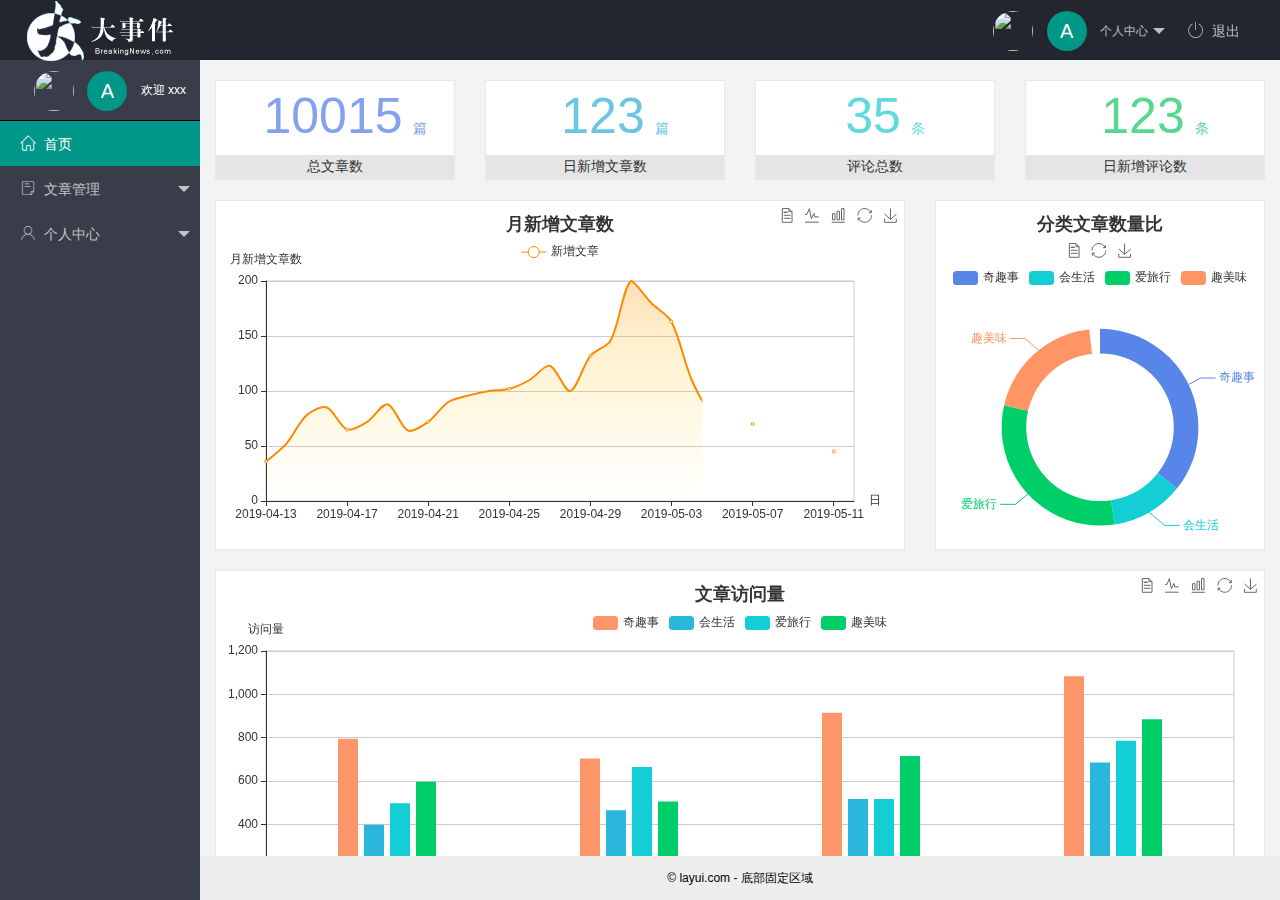
==== index.html @ ad796990 "主页功能完成" ====
<!DOCTYPE html>
<html>

<head>
    <meta charset="utf-8">
    <meta name="viewport" content="width=device-width, initial-scale=1, maximum-scale=1">
    <title>大事件后台首页</title>
    <!-- layui的css -->
    <link rel="stylesheet" href="/assets/lib/layui/css/layui.css">
    <!-- 第三方图标字体库 -->
    <link rel="stylesheet" href="/assets/fonts/iconfont.css">
    <!-- 本页面的css -->
    <link rel="stylesheet" href="/assets/css/index.css">
</head>

<body class="layui-layout-body">
    <div class="layui-layout layui-layout-admin">
        <div class="layui-header">
            <div class="layui-logo">
                <img src="/assets/images/logo.png" alt="">
            </div>
            <!-- 头部区域（可配合layui已有的水平导航） -->
            <ul class="layui-nav layui-layout-right">
                <li class="layui-nav-item">
                    <a href="javascript:;" class="userinfo">
                        <img src="http://t.cn/RCzsdCq" class="layui-nav-img">
                        <span class="text-avatar">A</span>
                        个人中心
                    </a>
                    <dl class="layui-nav-child">
                        <dd><a href="">基本资料</a></dd>
                        <dd><a href="">更换头像</a></dd>
                        <dd><a href="">重置密码</a></dd>
                    </dl>
                </li>
                <li class="layui-nav-item"><a href="javascript:;" id="btnLogout"><span
                            class="iconfont icon-tuichu"></span>退出</a></li>
            </ul>
        </div>

        <div class="layui-side layui-bg-black">
            <div class="layui-side-scroll">
                <!-- 顶部头像区域 -->
                <div class="userinfo">
                    <img src="http://t.cn/RCzsdCq" class="layui-nav-img">
                    <span class="text-avatar">A</span>
                    <span id="welcome">欢迎 xxx</span>
                </div>
                <!-- 左侧导航区域（可配合layui已有的垂直导航） -->
                <ul class="layui-nav layui-nav-tree" lay-filter="test" lay-shrink="all">
                    <li class="layui-nav-item layui-this"><a href="/home/dashboard.html" target="fm"><span
                                class="iconfont icon-home"></span>首页</a></li>
                    <li class="layui-nav-item">
                        <a class="" href="javascript:;"><span class="iconfont icon-16"></span>文章管理</a>
                        <dl class="layui-nav-child">
                            <dd><a href="javascript:;"><i class="layui-icon layui-icon-app"></i>文章类别</a></dd>
                            <dd><a href="javascript:;"><i class="layui-icon layui-icon-app"></i>文章列表</a></dd>
                            <dd><a href="javascript:;"><i class="layui-icon layui-icon-app"></i>发表文章</a></dd>
                        </dl>
                    </li>
                    <li class="layui-nav-item">
                        <a href="javascript:;"><span class="iconfont icon-user"></span>个人中心</a>
                        <dl class="layui-nav-child">
                            <dd><a href="javascript:;"><i class="layui-icon layui-icon-app"></i>基本资料</a></dd>
                            <dd><a href="javascript:;"><i class="layui-icon layui-icon-app"></i>更换头像</a></dd>
                            <dd><a href="javascript:;"><i class="layui-icon layui-icon-app"></i>重置密码</a></dd>
                        </dl>
                    </li>
                </ul>
            </div>
        </div>

        <div class="layui-body">
            <!-- 内容主体区域 -->
            <!-- src属性表示iframe默认页面 -->
            <iframe name="fm" src="/home/dashboard.html" frameborder="0"></iframe>

        </div>

        <div class="layui-footer">
            <!-- 底部固定区域 -->
            © layui.com - 底部固定区域
        </div>
    </div>
    <script src="/assets/lib/layui/layui.all.js"></script>
    <script src="/assets/lib/jquery.js"></script>
    <script src="/assets/js/baseAPI.js"></script>
    <script src="/assets/js/index.js"></script>
</body>

</html>
---- assets/lib/layui/css/layui.css ----
/** layui-v2.5.5 MIT License By https://www.layui.com */
 .layui-inline,img{display:inline-block;vertical-align:middle}h1,h2,h3,h4,h5,h6{font-weight:400}.layui-edge,.layui-header,.layui-inline,.layui-main{position:relative}.layui-body,.layui-edge,.layui-elip{overflow:hidden}.layui-btn,.layui-edge,.layui-inline,img{vertical-align:middle}.layui-btn,.layui-disabled,.layui-icon,.layui-unselect{-moz-user-select:none;-webkit-user-select:none;-ms-user-select:none}.layui-elip,.layui-form-checkbox span,.layui-form-pane .layui-form-label{text-overflow:ellipsis;white-space:nowrap}.layui-breadcrumb,.layui-tree-btnGroup{visibility:hidden}blockquote,body,button,dd,div,dl,dt,form,h1,h2,h3,h4,h5,h6,input,li,ol,p,pre,td,textarea,th,ul{margin:0;padding:0;-webkit-tap-highlight-color:rgba(0,0,0,0)}a:active,a:hover{outline:0}img{border:none}li{list-style:none}table{border-collapse:collapse;border-spacing:0}h4,h5,h6{font-size:100%}button,input,optgroup,option,select,textarea{font-family:inherit;font-size:inherit;font-style:inherit;font-weight:inherit;outline:0}pre{white-space:pre-wrap;white-space:-moz-pre-wrap;white-space:-pre-wrap;white-space:-o-pre-wrap;word-wrap:break-word}body{line-height:24px;font:14px Helvetica Neue,Helvetica,PingFang SC,Tahoma,Arial,sans-serif}hr{height:1px;margin:10px 0;border:0;clear:both}a{color:#333;text-decoration:none}a:hover{color:#777}a cite{font-style:normal;*cursor:pointer}.layui-border-box,.layui-border-box *{box-sizing:border-box}.layui-box,.layui-box *{box-sizing:content-box}.layui-clear{clear:both;*zoom:1}.layui-clear:after{content:'\20';clear:both;*zoom:1;display:block;height:0}.layui-inline{*display:inline;*zoom:1}.layui-edge{display:inline-block;width:0;height:0;border-width:6px;border-style:dashed;border-color:transparent}.layui-edge-top{top:-4px;border-bottom-color:#999;border-bottom-style:solid}.layui-edge-right{border-left-color:#999;border-left-style:solid}.layui-edge-bottom{top:2px;border-top-color:#999;border-top-style:solid}.layui-edge-left{border-right-color:#999;border-right-style:solid}.layui-disabled,.layui-disabled:hover{color:#d2d2d2!important;cursor:not-allowed!important}.layui-circle{border-radius:100%}.layui-show{display:block!important}.layui-hide{display:none!important}@font-face{font-family:layui-icon;src:url(../font/iconfont.eot?v=250);src:url(../font/iconfont.eot?v=250#iefix) format('embedded-opentype'),url(../font/iconfont.woff2?v=250) format('woff2'),url(../font/iconfont.woff?v=250) format('woff'),url(../font/iconfont.ttf?v=250) format('truetype'),url(../font/iconfont.svg?v=250#layui-icon) format('svg')}.layui-icon{font-family:layui-icon!important;font-size:16px;font-style:normal;-webkit-font-smoothing:antialiased;-moz-osx-font-smoothing:grayscale}.layui-icon-reply-fill:before{content:"\e611"}.layui-icon-set-fill:before{content:"\e614"}.layui-icon-menu-fill:before{content:"\e60f"}.layui-icon-search:before{content:"\e615"}.layui-icon-share:before{content:"\e641"}.layui-icon-set-sm:before{content:"\e620"}.layui-icon-engine:before{content:"\e628"}.layui-icon-close:before{content:"\1006"}.layui-icon-close-fill:before{content:"\1007"}.layui-icon-chart-screen:before{content:"\e629"}.layui-icon-star:before{content:"\e600"}.layui-icon-circle-dot:before{content:"\e617"}.layui-icon-chat:before{content:"\e606"}.layui-icon-release:before{content:"\e609"}.layui-icon-list:before{content:"\e60a"}.layui-icon-chart:before{content:"\e62c"}.layui-icon-ok-circle:before{content:"\1005"}.layui-icon-layim-theme:before{content:"\e61b"}.layui-icon-table:before{content:"\e62d"}.layui-icon-right:before{content:"\e602"}.layui-icon-left:before{content:"\e603"}.layui-icon-cart-simple:before{content:"\e698"}.layui-icon-face-cry:before{content:"\e69c"}.layui-icon-face-smile:before{content:"\e6af"}.layui-icon-survey:before{content:"\e6b2"}.layui-icon-tree:before{content:"\e62e"}.layui-icon-upload-circle:before{content:"\e62f"}.layui-icon-add-circle:before{content:"\e61f"}.layui-icon-download-circle:before{content:"\e601"}.layui-icon-templeate-1:before{content:"\e630"}.layui-icon-util:before{content:"\e631"}.layui-icon-face-surprised:before{content:"\e664"}.layui-icon-edit:before{content:"\e642"}.layui-icon-speaker:before{content:"\e645"}.layui-icon-down:before{content:"\e61a"}.layui-icon-file:before{content:"\e621"}.layui-icon-layouts:before{content:"\e632"}.layui-icon-rate-half:before{content:"\e6c9"}.layui-icon-add-circle-fine:before{content:"\e608"}.layui-icon-prev-circle:before{content:"\e633"}.layui-icon-read:before{content:"\e705"}.layui-icon-404:before{content:"\e61c"}.layui-icon-carousel:before{content:"\e634"}.layui-icon-help:before{content:"\e607"}.layui-icon-code-circle:before{content:"\e635"}.layui-icon-water:before{content:"\e636"}.layui-icon-username:before{content:"\e66f"}.layui-icon-find-fill:before{content:"\e670"}.layui-icon-about:before{content:"\e60b"}.layui-icon-location:before{content:"\e715"}.layui-icon-up:before{content:"\e619"}.layui-icon-pause:before{content:"\e651"}.layui-icon-date:before{content:"\e637"}.layui-icon-layim-uploadfile:before{content:"\e61d"}.layui-icon-delete:before{content:"\e640"}.layui-icon-play:before{content:"\e652"}.layui-icon-top:before{content:"\e604"}.layui-icon-friends:before{content:"\e612"}.layui-icon-refresh-3:before{content:"\e9aa"}.layui-icon-ok:before{content:"\e605"}.layui-icon-layer:before{content:"\e638"}.layui-icon-face-smile-fine:before{content:"\e60c"}.layui-icon-dollar:before{content:"\e659"}.layui-icon-group:before{content:"\e613"}.layui-icon-layim-download:before{content:"\e61e"}.layui-icon-picture-fine:before{content:"\e60d"}.layui-icon-link:before{content:"\e64c"}.layui-icon-diamond:before{content:"\e735"}.layui-icon-log:before{content:"\e60e"}.layui-icon-rate-solid:before{content:"\e67a"}.layui-icon-fonts-del:before{content:"\e64f"}.layui-icon-unlink:before{content:"\e64d"}.layui-icon-fonts-clear:before{content:"\e639"}.layui-icon-triangle-r:before{content:"\e623"}.layui-icon-circle:before{content:"\e63f"}.layui-icon-radio:before{content:"\e643"}.layui-icon-align-center:before{content:"\e647"}.layui-icon-align-right:before{content:"\e648"}.layui-icon-align-left:before{content:"\e649"}.layui-icon-loading-1:before{content:"\e63e"}.layui-icon-return:before{content:"\e65c"}.layui-icon-fonts-strong:before{content:"\e62b"}.layui-icon-upload:before{content:"\e67c"}.layui-icon-dialogue:before{content:"\e63a"}.layui-icon-video:before{content:"\e6ed"}.layui-icon-headset:before{content:"\e6fc"}.layui-icon-cellphone-fine:before{content:"\e63b"}.layui-icon-add-1:before{content:"\e654"}.layui-icon-face-smile-b:before{content:"\e650"}.layui-icon-fonts-html:before{content:"\e64b"}.layui-icon-form:before{content:"\e63c"}.layui-icon-cart:before{content:"\e657"}.layui-icon-camera-fill:before{content:"\e65d"}.layui-icon-tabs:before{content:"\e62a"}.layui-icon-fonts-code:before{content:"\e64e"}.layui-icon-fire:before{content:"\e756"}.layui-icon-set:before{content:"\e716"}.layui-icon-fonts-u:before{content:"\e646"}.layui-icon-triangle-d:before{content:"\e625"}.layui-icon-tips:before{content:"\e702"}.layui-icon-picture:before{content:"\e64a"}.layui-icon-more-vertical:before{content:"\e671"}.layui-icon-flag:before{content:"\e66c"}.layui-icon-loading:before{content:"\e63d"}.layui-icon-fonts-i:before{content:"\e644"}.layui-icon-refresh-1:before{content:"\e666"}.layui-icon-rmb:before{content:"\e65e"}.layui-icon-home:before{content:"\e68e"}.layui-icon-user:before{content:"\e770"}.layui-icon-notice:before{content:"\e667"}.layui-icon-login-weibo:before{content:"\e675"}.layui-icon-voice:before{content:"\e688"}.layui-icon-upload-drag:before{content:"\e681"}.layui-icon-login-qq:before{content:"\e676"}.layui-icon-snowflake:before{content:"\e6b1"}.layui-icon-file-b:before{content:"\e655"}.layui-icon-template:before{content:"\e663"}.layui-icon-auz:before{content:"\e672"}.layui-icon-console:before{content:"\e665"}.layui-icon-app:before{content:"\e653"}.layui-icon-prev:before{content:"\e65a"}.layui-icon-website:before{content:"\e7ae"}.layui-icon-next:before{content:"\e65b"}.layui-icon-component:before{content:"\e857"}.layui-icon-more:before{content:"\e65f"}.layui-icon-login-wechat:before{content:"\e677"}.layui-icon-shrink-right:before{content:"\e668"}.layui-icon-spread-left:before{content:"\e66b"}.layui-icon-camera:before{content:"\e660"}.layui-icon-note:before{content:"\e66e"}.layui-icon-refresh:before{content:"\e669"}.layui-icon-female:before{content:"\e661"}.layui-icon-male:before{content:"\e662"}.layui-icon-password:before{content:"\e673"}.layui-icon-senior:before{content:"\e674"}.layui-icon-theme:before{content:"\e66a"}.layui-icon-tread:before{content:"\e6c5"}.layui-icon-praise:before{content:"\e6c6"}.layui-icon-star-fill:before{content:"\e658"}.layui-icon-rate:before{content:"\e67b"}.layui-icon-template-1:before{content:"\e656"}.layui-icon-vercode:before{content:"\e679"}.layui-icon-cellphone:before{content:"\e678"}.layui-icon-screen-full:before{content:"\e622"}.layui-icon-screen-restore:before{content:"\e758"}.layui-icon-cols:before{content:"\e610"}.layui-icon-export:before{content:"\e67d"}.layui-icon-print:before{content:"\e66d"}.layui-icon-slider:before{content:"\e714"}.layui-icon-addition:before{content:"\e624"}.layui-icon-subtraction:before{content:"\e67e"}.layui-icon-service:before{content:"\e626"}.layui-icon-transfer:before{content:"\e691"}.layui-main{width:1140px;margin:0 auto}.layui-header{z-index:1000;height:60px}.layui-header a:hover{transition:all .5s;-webkit-transition:all .5s}.layui-side{position:fixed;left:0;top:0;bottom:0;z-index:999;width:200px;overflow-x:hidden}.layui-side-scroll{position:relative;width:220px;height:100%;overflow-x:hidden}.layui-body{position:absolute;left:200px;right:0;top:0;bottom:0;z-index:998;width:auto;overflow-y:auto;box-sizing:border-box}.layui-layout-body{overflow:hidden}.layui-layout-admin .layui-header{background-color:#23262E}.layui-layout-admin .layui-side{top:60px;width:200px;overflow-x:hidden}.layui-layout-admin .layui-body{position:fixed;top:60px;bottom:44px}.layui-layout-admin .layui-main{width:auto;margin:0 15px}.layui-layout-admin .layui-footer{position:fixed;left:200px;right:0;bottom:0;height:44px;line-height:44px;padding:0 15px;background-color:#eee}.layui-layout-admin .layui-logo{position:absolute;left:0;top:0;width:200px;height:100%;line-height:60px;text-align:center;color:#009688;font-size:16px}.layui-layout-admin .layui-header .layui-nav{background:0 0}.layui-layout-left{position:absolute!important;left:200px;top:0}.layui-layout-right{position:absolute!important;right:0;top:0}.layui-container{position:relative;margin:0 auto;padding:0 15px;box-sizing:border-box}.layui-fluid{position:relative;margin:0 auto;padding:0 15px}.layui-row:after,.layui-row:before{content:'';display:block;clear:both}.layui-col-lg1,.layui-col-lg10,.layui-col-lg11,.layui-col-lg12,.layui-col-lg2,.layui-col-lg3,.layui-col-lg4,.layui-col-lg5,.layui-col-lg6,.layui-col-lg7,.layui-col-lg8,.layui-col-lg9,.layui-col-md1,.layui-col-md10,.layui-col-md11,.layui-col-md12,.layui-col-md2,.layui-col-md3,.layui-col-md4,.layui-col-md5,.layui-col-md6,.layui-col-md7,.layui-col-md8,.layui-col-md9,.layui-col-sm1,.layui-col-sm10,.layui-col-sm11,.layui-col-sm12,.layui-col-sm2,.layui-col-sm3,.layui-col-sm4,.layui-col-sm5,.layui-col-sm6,.layui-col-sm7,.layui-col-sm8,.layui-col-sm9,.layui-col-xs1,.layui-col-xs10,.layui-col-xs11,.layui-col-xs12,.layui-col-xs2,.layui-col-xs3,.layui-col-xs4,.layui-col-xs5,.layui-col-xs6,.layui-col-xs7,.layui-col-xs8,.layui-col-xs9{position:relative;display:block;box-sizing:border-box}.layui-col-xs1,.layui-col-xs10,.layui-col-xs11,.layui-col-xs12,.layui-col-xs2,.layui-col-xs3,.layui-col-xs4,.layui-col-xs5,.layui-col-xs6,.layui-col-xs7,.layui-col-xs8,.layui-col-xs9{float:left}.layui-col-xs1{width:8.33333333%}.layui-col-xs2{width:16.66666667%}.layui-col-xs3{width:25%}.layui-col-xs4{width:33.33333333%}.layui-col-xs5{width:41.66666667%}.layui-col-xs6{width:50%}.layui-col-xs7{width:58.33333333%}.layui-col-xs8{width:66.66666667%}.layui-col-xs9{width:75%}.layui-col-xs10{width:83.33333333%}.layui-col-xs11{width:91.66666667%}.layui-col-xs12{width:100%}.layui-col-xs-offset1{margin-left:8.33333333%}.layui-col-xs-offset2{margin-left:16.66666667%}.layui-col-xs-offset3{margin-left:25%}.layui-col-xs-offset4{margin-left:33.33333333%}.layui-col-xs-offset5{margin-left:41.66666667%}.layui-col-xs-offset6{margin-left:50%}.layui-col-xs-offset7{margin-left:58.33333333%}.layui-col-xs-offset8{margin-left:66.66666667%}.layui-col-xs-offset9{margin-left:75%}.layui-col-xs-offset10{margin-left:83.33333333%}.layui-col-xs-offset11{margin-left:91.66666667%}.layui-col-xs-offset12{margin-left:100%}@media screen and (max-width:768px){.layui-hide-xs{display:none!important}.layui-show-xs-block{display:block!important}.layui-show-xs-inline{display:inline!important}.layui-show-xs-inline-block{display:inline-block!important}}@media screen and (min-width:768px){.layui-container{width:750px}.layui-hide-sm{display:none!important}.layui-show-sm-block{display:block!important}.layui-show-sm-inline{display:inline!important}.layui-show-sm-inline-block{display:inline-block!important}.layui-col-sm1,.layui-col-sm10,.layui-col-sm11,.layui-col-sm12,.layui-col-sm2,.layui-col-sm3,.layui-col-sm4,.layui-col-sm5,.layui-col-sm6,.layui-col-sm7,.layui-col-sm8,.layui-col-sm9{float:left}.layui-col-sm1{width:8.33333333%}.layui-col-sm2{width:16.66666667%}.layui-col-sm3{width:25%}.layui-col-sm4{width:33.33333333%}.layui-col-sm5{width:41.66666667%}.layui-col-sm6{width:50%}.layui-col-sm7{width:58.33333333%}.layui-col-sm8{width:66.66666667%}.layui-col-sm9{width:75%}.layui-col-sm10{width:83.33333333%}.layui-col-sm11{width:91.66666667%}.layui-col-sm12{width:100%}.layui-col-sm-offset1{margin-left:8.33333333%}.layui-col-sm-offset2{margin-left:16.66666667%}.layui-col-sm-offset3{margin-left:25%}.layui-col-sm-offset4{margin-left:33.33333333%}.layui-col-sm-offset5{margin-left:41.66666667%}.layui-col-sm-offset6{margin-left:50%}.layui-col-sm-offset7{margin-left:58.33333333%}.layui-col-sm-offset8{margin-left:66.66666667%}.layui-col-sm-offset9{margin-left:75%}.layui-col-sm-offset10{margin-left:83.33333333%}.layui-col-sm-offset11{margin-left:91.66666667%}.layui-col-sm-offset12{margin-left:100%}}@media screen and (min-width:992px){.layui-container{width:970px}.layui-hide-md{display:none!important}.layui-show-md-block{display:block!important}.layui-show-md-inline{display:inline!important}.layui-show-md-inline-block{display:inline-block!important}.layui-col-md1,.layui-col-md10,.layui-col-md11,.layui-col-md12,.layui-col-md2,.layui-col-md3,.layui-col-md4,.layui-col-md5,.layui-col-md6,.layui-col-md7,.layui-col-md8,.layui-col-md9{float:left}.layui-col-md1{width:8.33333333%}.layui-col-md2{width:16.66666667%}.layui-col-md3{width:25%}.layui-col-md4{width:33.33333333%}.layui-col-md5{width:41.66666667%}.layui-col-md6{width:50%}.layui-col-md7{width:58.33333333%}.layui-col-md8{width:66.66666667%}.layui-col-md9{width:75%}.layui-col-md10{width:83.33333333%}.layui-col-md11{width:91.66666667%}.layui-col-md12{width:100%}.layui-col-md-offset1{margin-left:8.33333333%}.layui-col-md-offset2{margin-left:16.66666667%}.layui-col-md-offset3{margin-left:25%}.layui-col-md-offset4{margin-left:33.33333333%}.layui-col-md-offset5{margin-left:41.66666667%}.layui-col-md-offset6{margin-left:50%}.layui-col-md-offset7{margin-left:58.33333333%}.layui-col-md-offset8{margin-left:66.66666667%}.layui-col-md-offset9{margin-left:75%}.layui-col-md-offset10{margin-left:83.33333333%}.layui-col-md-offset11{margin-left:91.66666667%}.layui-col-md-offset12{margin-left:100%}}@media screen and (min-width:1200px){.layui-container{width:1170px}.layui-hide-lg{display:none!important}.layui-show-lg-block{display:block!important}.layui-show-lg-inline{display:inline!important}.layui-show-lg-inline-block{display:inline-block!important}.layui-col-lg1,.layui-col-lg10,.layui-col-lg11,.layui-col-lg12,.layui-col-lg2,.layui-col-lg3,.layui-col-lg4,.layui-col-lg5,.layui-col-lg6,.layui-col-lg7,.layui-col-lg8,.layui-col-lg9{float:left}.layui-col-lg1{width:8.33333333%}.layui-col-lg2{width:16.66666667%}.layui-col-lg3{width:25%}.layui-col-lg4{width:33.33333333%}.layui-col-lg5{width:41.66666667%}.layui-col-lg6{width:50%}.layui-col-lg7{width:58.33333333%}.layui-col-lg8{width:66.66666667%}.layui-col-lg9{width:75%}.layui-col-lg10{width:83.33333333%}.layui-col-lg11{width:91.66666667%}.layui-col-lg12{width:100%}.layui-col-lg-offset1{margin-left:8.33333333%}.layui-col-lg-offset2{margin-left:16.66666667%}.layui-col-lg-offset3{margin-left:25%}.layui-col-lg-offset4{margin-left:33.33333333%}.layui-col-lg-offset5{margin-left:41.66666667%}.layui-col-lg-offset6{margin-left:50%}.layui-col-lg-offset7{margin-left:58.33333333%}.layui-col-lg-offset8{margin-left:66.66666667%}.layui-col-lg-offset9{margin-left:75%}.layui-col-lg-offset10{margin-left:83.33333333%}.layui-col-lg-offset11{margin-left:91.66666667%}.layui-col-lg-offset12{margin-left:100%}}.layui-col-space1{margin:-.5px}.layui-col-space1>*{padding:.5px}.layui-col-space3{margin:-1.5px}.layui-col-space3>*{padding:1.5px}.layui-col-space5{margin:-2.5px}.layui-col-space5>*{padding:2.5px}.layui-col-space8{margin:-3.5px}.layui-col-space8>*{padding:3.5px}.layui-col-space10{margin:-5px}.layui-col-space10>*{padding:5px}.layui-col-space12{margin:-6px}.layui-col-space12>*{padding:6px}.layui-col-space15{margin:-7.5px}.layui-col-space15>*{padding:7.5px}.layui-col-space18{margin:-9px}.layui-col-space18>*{padding:9px}.layui-col-space20{margin:-10px}.layui-col-space20>*{padding:10px}.layui-col-space22{margin:-11px}.layui-col-space22>*{padding:11px}.layui-col-space25{margin:-12.5px}.layui-col-space25>*{padding:12.5px}.layui-col-space30{margin:-15px}.layui-col-space30>*{padding:15px}.layui-btn,.layui-input,.layui-select,.layui-textarea,.layui-upload-button{outline:0;-webkit-appearance:none;transition:all .3s;-webkit-transition:all .3s;box-sizing:border-box}.layui-elem-quote{margin-bottom:10px;padding:15px;line-height:22px;border-left:5px solid #009688;border-radius:0 2px 2px 0;background-color:#f2f2f2}.layui-quote-nm{border-style:solid;border-width:1px 1px 1px 5px;background:0 0}.layui-elem-field{margin-bottom:10px;padding:0;border-width:1px;border-style:solid}.layui-elem-field legend{margin-left:20px;padding:0 10px;font-size:20px;font-weight:300}.layui-field-title{margin:10px 0 20px;border-width:1px 0 0}.layui-field-box{padding:10px 15px}.layui-field-title .layui-field-box{padding:10px 0}.layui-progress{position:relative;height:6px;border-radius:20px;background-color:#e2e2e2}.layui-progress-bar{position:absolute;left:0;top:0;width:0;max-width:100%;height:6px;border-radius:20px;text-align:right;background-color:#5FB878;transition:all .3s;-webkit-transition:all .3s}.layui-progress-big,.layui-progress-big .layui-progress-bar{height:18px;line-height:18px}.layui-progress-text{position:relative;top:-20px;line-height:18px;font-size:12px;color:#666}.layui-progress-big .layui-progress-text{position:static;padding:0 10px;color:#fff}.layui-collapse{border-width:1px;border-style:solid;border-radius:2px}.layui-colla-content,.layui-colla-item{border-top-width:1px;border-top-style:solid}.layui-colla-item:first-child{border-top:none}.layui-colla-title{position:relative;height:42px;line-height:42px;padding:0 15px 0 35px;color:#333;background-color:#f2f2f2;cursor:pointer;font-size:14px;overflow:hidden}.layui-colla-content{display:none;padding:10px 15px;line-height:22px;color:#666}.layui-colla-icon{position:absolute;left:15px;top:0;font-size:14px}.layui-card{margin-bottom:15px;border-radius:2px;background-color:#fff;box-shadow:0 1px 2px 0 rgba(0,0,0,.05)}.layui-card:last-child{margin-bottom:0}.layui-card-header{position:relative;height:42px;line-height:42px;padding:0 15px;border-bottom:1px solid #f6f6f6;color:#333;border-radius:2px 2px 0 0;font-size:14px}.layui-bg-black,.layui-bg-blue,.layui-bg-cyan,.layui-bg-green,.layui-bg-orange,.layui-bg-red{color:#fff!important}.layui-card-body{position:relative;padding:10px 15px;line-height:24px}.layui-card-body[pad15]{padding:15px}.layui-card-body[pad20]{padding:20px}.layui-card-body .layui-table{margin:5px 0}.layui-card .layui-tab{margin:0}.layui-panel-window{position:relative;padding:15px;border-radius:0;border-top:5px solid #E6E6E6;background-color:#fff}.layui-auxiliar-moving{position:fixed;left:0;right:0;top:0;bottom:0;width:100%;height:100%;background:0 0;z-index:9999999999}.layui-form-label,.layui-form-mid,.layui-form-select,.layui-input-block,.layui-input-inline,.layui-textarea{position:relative}.layui-bg-red{background-color:#FF5722!important}.layui-bg-orange{background-color:#FFB800!important}.layui-bg-green{background-color:#009688!important}.layui-bg-cyan{background-color:#2F4056!important}.layui-bg-blue{background-color:#1E9FFF!important}.layui-bg-black{background-color:#393D49!important}.layui-bg-gray{background-color:#eee!important;color:#666!important}.layui-badge-rim,.layui-colla-content,.layui-colla-item,.layui-collapse,.layui-elem-field,.layui-form-pane .layui-form-item[pane],.layui-form-pane .layui-form-label,.layui-input,.layui-layedit,.layui-layedit-tool,.layui-quote-nm,.layui-select,.layui-tab-bar,.layui-tab-card,.layui-tab-title,.layui-tab-title .layui-this:after,.layui-textarea{border-color:#e6e6e6}.layui-timeline-item:before,hr{background-color:#e6e6e6}.layui-text{line-height:22px;font-size:14px;color:#666}.layui-text h1,.layui-text h2,.layui-text h3{font-weight:500;color:#333}.layui-text h1{font-size:30px}.layui-text h2{font-size:24px}.layui-text h3{font-size:18px}.layui-text a:not(.layui-btn){color:#01AAED}.layui-text a:not(.layui-btn):hover{text-decoration:underline}.layui-text ul{padding:5px 0 5px 15px}.layui-text ul li{margin-top:5px;list-style-type:disc}.layui-text em,.layui-word-aux{color:#999!important;padding:0 5px!important}.layui-btn{display:inline-block;height:38px;line-height:38px;padding:0 18px;background-color:#009688;color:#fff;white-space:nowrap;text-align:center;font-size:14px;border:none;border-radius:2px;cursor:pointer}.layui-btn:hover{opacity:.8;filter:alpha(opacity=80);color:#fff}.layui-btn:active{opacity:1;filter:alpha(opacity=100)}.layui-btn+.layui-btn{margin-left:10px}.layui-btn-container{font-size:0}.layui-btn-container .layui-btn{margin-right:10px;margin-bottom:10px}.layui-btn-container .layui-btn+.layui-btn{margin-left:0}.layui-table .layui-btn-container .layui-btn{margin-bottom:9px}.layui-btn-radius{border-radius:100px}.layui-btn .layui-icon{margin-right:3px;font-size:18px;vertical-align:bottom;vertical-align:middle\9}.layui-btn-primary{border:1px solid #C9C9C9;background-color:#fff;color:#555}.layui-btn-primary:hover{border-color:#009688;color:#333}.layui-btn-normal{background-color:#1E9FFF}.layui-btn-warm{background-color:#FFB800}.layui-btn-danger{background-color:#FF5722}.layui-btn-checked{background-color:#5FB878}.layui-btn-disabled,.layui-btn-disabled:active,.layui-btn-disabled:hover{border:1px solid #e6e6e6;background-color:#FBFBFB;color:#C9C9C9;cursor:not-allowed;opacity:1}.layui-btn-lg{height:44px;line-height:44px;padding:0 25px;font-size:16px}.layui-btn-sm{height:30px;line-height:30px;padding:0 10px;font-size:12px}.layui-btn-sm i{font-size:16px!important}.layui-btn-xs{height:22px;line-height:22px;padding:0 5px;font-size:12px}.layui-btn-xs i{font-size:14px!important}.layui-btn-group{display:inline-block;vertical-align:middle;font-size:0}.layui-btn-group .layui-btn{margin-left:0!important;margin-right:0!important;border-left:1px solid rgba(255,255,255,.5);border-radius:0}.layui-btn-group .layui-btn-primary{border-left:none}.layui-btn-group .layui-btn-primary:hover{border-color:#C9C9C9;color:#009688}.layui-btn-group .layui-btn:first-child{border-left:none;border-radius:2px 0 0 2px}.layui-btn-group .layui-btn-primary:first-child{border-left:1px solid #c9c9c9}.layui-btn-group .layui-btn:last-child{border-radius:0 2px 2px 0}.layui-btn-group .layui-btn+.layui-btn{margin-left:0}.layui-btn-group+.layui-btn-group{margin-left:10px}.layui-btn-fluid{width:100%}.layui-input,.layui-select,.layui-textarea{height:38px;line-height:1.3;line-height:38px\9;border-width:1px;border-style:solid;background-color:#fff;border-radius:2px}.layui-input::-webkit-input-placeholder,.layui-select::-webkit-input-placeholder,.layui-textarea::-webkit-input-placeholder{line-height:1.3}.layui-input,.layui-textarea{display:block;width:100%;padding-left:10px}.layui-input:hover,.layui-textarea:hover{border-color:#D2D2D2!important}.layui-input:focus,.layui-textarea:focus{border-color:#C9C9C9!important}.layui-textarea{min-height:100px;height:auto;line-height:20px;padding:6px 10px;resize:vertical}.layui-select{padding:0 10px}.layui-form input[type=checkbox],.layui-form input[type=radio],.layui-form select{display:none}.layui-form [lay-ignore]{display:initial}.layui-form-item{margin-bottom:15px;clear:both;*zoom:1}.layui-form-item:after{content:'\20';clear:both;*zoom:1;display:block;height:0}.layui-form-label{float:left;display:block;padding:9px 15px;width:80px;font-weight:400;line-height:20px;text-align:right}.layui-form-label-col{display:block;float:none;padding:9px 0;line-height:20px;text-align:left}.layui-form-item .layui-inline{margin-bottom:5px;margin-right:10px}.layui-input-block{margin-left:110px;min-height:36px}.layui-input-inline{display:inline-block;vertical-align:middle}.layui-form-item .layui-input-inline{float:left;width:190px;margin-right:10px}.layui-form-text .layui-input-inline{width:auto}.layui-form-mid{float:left;display:block;padding:9px 0!important;line-height:20px;margin-right:10px}.layui-form-danger+.layui-form-select .layui-input,.layui-form-danger:focus{border-color:#FF5722!important}.layui-form-select .layui-input{padding-right:30px;cursor:pointer}.layui-form-select .layui-edge{position:absolute;right:10px;top:50%;margin-top:-3px;cursor:pointer;border-width:6px;border-top-color:#c2c2c2;border-top-style:solid;transition:all .3s;-webkit-transition:all .3s}.layui-form-select dl{display:none;position:absolute;left:0;top:42px;padding:5px 0;z-index:899;min-width:100%;border:1px solid #d2d2d2;max-height:300px;overflow-y:auto;background-color:#fff;border-radius:2px;box-shadow:0 2px 4px rgba(0,0,0,.12);box-sizing:border-box}.layui-form-select dl dd,.layui-form-select dl dt{padding:0 10px;line-height:36px;white-space:nowrap;overflow:hidden;text-overflow:ellipsis}.layui-form-select dl dt{font-size:12px;color:#999}.layui-form-select dl dd{cursor:pointer}.layui-form-select dl dd:hover{background-color:#f2f2f2;-webkit-transition:.5s all;transition:.5s all}.layui-form-select .layui-select-group dd{padding-left:20px}.layui-form-select dl dd.layui-select-tips{padding-left:10px!important;color:#999}.layui-form-select dl dd.layui-this{background-color:#5FB878;color:#fff}.layui-form-checkbox,.layui-form-select dl dd.layui-disabled{background-color:#fff}.layui-form-selected dl{display:block}.layui-form-checkbox,.layui-form-checkbox *,.layui-form-switch{display:inline-block;vertical-align:middle}.layui-form-selected .layui-edge{margin-top:-9px;-webkit-transform:rotate(180deg);transform:rotate(180deg);margin-top:-3px\9}:root .layui-form-selected .layui-edge{margin-top:-9px\0/IE9}.layui-form-selectup dl{top:auto;bottom:42px}.layui-select-none{margin:5px 0;text-align:center;color:#999}.layui-select-disabled .layui-disabled{border-color:#eee!important}.layui-select-disabled .layui-edge{border-top-color:#d2d2d2}.layui-form-checkbox{position:relative;height:30px;line-height:30px;margin-right:10px;padding-right:30px;cursor:pointer;font-size:0;-webkit-transition:.1s linear;transition:.1s linear;box-sizing:border-box}.layui-form-checkbox span{padding:0 10px;height:100%;font-size:14px;border-radius:2px 0 0 2px;background-color:#d2d2d2;color:#fff;overflow:hidden}.layui-form-checkbox:hover span{background-color:#c2c2c2}.layui-form-checkbox i{position:absolute;right:0;top:0;width:30px;height:28px;border:1px solid #d2d2d2;border-left:none;border-radius:0 2px 2px 0;color:#fff;font-size:20px;text-align:center}.layui-form-checkbox:hover i{border-color:#c2c2c2;color:#c2c2c2}.layui-form-checked,.layui-form-checked:hover{border-color:#5FB878}.layui-form-checked span,.layui-form-checked:hover span{background-color:#5FB878}.layui-form-checked i,.layui-form-checked:hover i{color:#5FB878}.layui-form-item .layui-form-checkbox{margin-top:4px}.layui-form-checkbox[lay-skin=primary]{height:auto!important;line-height:normal!important;min-width:18px;min-height:18px;border:none!important;margin-right:0;padding-left:28px;padding-right:0;background:0 0}.layui-form-checkbox[lay-skin=primary] span{padding-left:0;padding-right:15px;line-height:18px;background:0 0;color:#666}.layui-form-checkbox[lay-skin=primary] i{right:auto;left:0;width:16px;height:16px;line-height:16px;border:1px solid #d2d2d2;font-size:12px;border-radius:2px;background-color:#fff;-webkit-transition:.1s linear;transition:.1s linear}.layui-form-checkbox[lay-skin=primary]:hover i{border-color:#5FB878;color:#fff}.layui-form-checked[lay-skin=primary] i{border-color:#5FB878!important;background-color:#5FB878;color:#fff}.layui-checkbox-disbaled[lay-skin=primary] span{background:0 0!important;color:#c2c2c2}.layui-checkbox-disbaled[lay-skin=primary]:hover i{border-color:#d2d2d2}.layui-form-item .layui-form-checkbox[lay-skin=primary]{margin-top:10px}.layui-form-switch{position:relative;height:22px;line-height:22px;min-width:35px;padding:0 5px;margin-top:8px;border:1px solid #d2d2d2;border-radius:20px;cursor:pointer;background-color:#fff;-webkit-transition:.1s linear;transition:.1s linear}.layui-form-switch i{position:absolute;left:5px;top:3px;width:16px;height:16px;border-radius:20px;background-color:#d2d2d2;-webkit-transition:.1s linear;transition:.1s linear}.layui-form-switch em{position:relative;top:0;width:25px;margin-left:21px;padding:0!important;text-align:center!important;color:#999!important;font-style:normal!important;font-size:12px}.layui-form-onswitch{border-color:#5FB878;background-color:#5FB878}.layui-checkbox-disbaled,.layui-checkbox-disbaled i{border-color:#e2e2e2!important}.layui-form-onswitch i{left:100%;margin-left:-21px;background-color:#fff}.layui-form-onswitch em{margin-left:5px;margin-right:21px;color:#fff!important}.layui-checkbox-disbaled span{background-color:#e2e2e2!important}.layui-checkbox-disbaled:hover i{color:#fff!important}[lay-radio]{display:none}.layui-form-radio,.layui-form-radio *{display:inline-block;vertical-align:middle}.layui-form-radio{line-height:28px;margin:6px 10px 0 0;padding-right:10px;cursor:pointer;font-size:0}.layui-form-radio *{font-size:14px}.layui-form-radio>i{margin-right:8px;font-size:22px;color:#c2c2c2}.layui-form-radio>i:hover,.layui-form-radioed>i{color:#5FB878}.layui-radio-disbaled>i{color:#e2e2e2!important}.layui-form-pane .layui-form-label{width:110px;padding:8px 15px;height:38px;line-height:20px;border-width:1px;border-style:solid;border-radius:2px 0 0 2px;text-align:center;background-color:#FBFBFB;overflow:hidden;box-sizing:border-box}.layui-form-pane .layui-input-inline{margin-left:-1px}.layui-form-pane .layui-input-block{margin-left:110px;left:-1px}.layui-form-pane .layui-input{border-radius:0 2px 2px 0}.layui-form-pane .layui-form-text .layui-form-label{float:none;width:100%;border-radius:2px;box-sizing:border-box;text-align:left}.layui-form-pane .layui-form-text .layui-input-inline{display:block;margin:0;top:-1px;clear:both}.layui-form-pane .layui-form-text .layui-input-block{margin:0;left:0;top:-1px}.layui-form-pane .layui-form-text .layui-textarea{min-height:100px;border-radius:0 0 2px 2px}.layui-form-pane .layui-form-checkbox{margin:4px 0 4px 10px}.layui-form-pane .layui-form-radio,.layui-form-pane .layui-form-switch{margin-top:6px;margin-left:10px}.layui-form-pane .layui-form-item[pane]{position:relative;border-width:1px;border-style:solid}.layui-form-pane .layui-form-item[pane] .layui-form-label{position:absolute;left:0;top:0;height:100%;border-width:0 1px 0 0}.layui-form-pane .layui-form-item[pane] .layui-input-inline{margin-left:110px}@media screen and (max-width:450px){.layui-form-item .layui-form-label{text-overflow:ellipsis;overflow:hidden;white-space:nowrap}.layui-form-item .layui-inline{display:block;margin-right:0;margin-bottom:20px;clear:both}.layui-form-item .layui-inline:after{content:'\20';clear:both;display:block;height:0}.layui-form-item .layui-input-inline{display:block;float:none;left:-3px;width:auto;margin:0 0 10px 112px}.layui-form-item .layui-input-inline+.layui-form-mid{margin-left:110px;top:-5px;padding:0}.layui-form-item .layui-form-checkbox{margin-right:5px;margin-bottom:5px}}.layui-layedit{border-width:1px;border-style:solid;border-radius:2px}.layui-layedit-tool{padding:3px 5px;border-bottom-width:1px;border-bottom-style:solid;font-size:0}.layedit-tool-fixed{position:fixed;top:0;border-top:1px solid #e2e2e2}.layui-layedit-tool .layedit-tool-mid,.layui-layedit-tool .layui-icon{display:inline-block;vertical-align:middle;text-align:center;font-size:14px}.layui-layedit-tool .layui-icon{position:relative;width:32px;height:30px;line-height:30px;margin:3px 5px;color:#777;cursor:pointer;border-radius:2px}.layui-layedit-tool .layui-icon:hover{color:#393D49}.layui-layedit-tool .layui-icon:active{color:#000}.layui-layedit-tool .layedit-tool-active{background-color:#e2e2e2;color:#000}.layui-layedit-tool .layui-disabled,.layui-layedit-tool .layui-disabled:hover{color:#d2d2d2;cursor:not-allowed}.layui-layedit-tool .layedit-tool-mid{width:1px;height:18px;margin:0 10px;background-color:#d2d2d2}.layedit-tool-html{width:50px!important;font-size:30px!important}.layedit-tool-b,.layedit-tool-code,.layedit-tool-help{font-size:16px!important}.layedit-tool-d,.layedit-tool-face,.layedit-tool-image,.layedit-tool-unlink{font-size:18px!important}.layedit-tool-image input{position:absolute;font-size:0;left:0;top:0;width:100%;height:100%;opacity:.01;filter:Alpha(opacity=1);cursor:pointer}.layui-layedit-iframe iframe{display:block;width:100%}#LAY_layedit_code{overflow:hidden}.layui-laypage{display:inline-block;*display:inline;*zoom:1;vertical-align:middle;margin:10px 0;font-size:0}.layui-laypage>a:first-child,.layui-laypage>a:first-child em{border-radius:2px 0 0 2px}.layui-laypage>a:last-child,.layui-laypage>a:last-child em{border-radius:0 2px 2px 0}.layui-laypage>:first-child{margin-left:0!important}.layui-laypage>:last-child{margin-right:0!important}.layui-laypage a,.layui-laypage button,.layui-laypage input,.layui-laypage select,.layui-laypage span{border:1px solid #e2e2e2}.layui-laypage a,.layui-laypage span{display:inline-block;*display:inline;*zoom:1;vertical-align:middle;padding:0 15px;height:28px;line-height:28px;margin:0 -1px 5px 0;background-color:#fff;color:#333;font-size:12px}.layui-flow-more a *,.layui-laypage input,.layui-table-view select[lay-ignore]{display:inline-block}.layui-laypage a:hover{color:#009688}.layui-laypage em{font-style:normal}.layui-laypage .layui-laypage-spr{color:#999;font-weight:700}.layui-laypage a{text-decoration:none}.layui-laypage .layui-laypage-curr{position:relative}.layui-laypage .layui-laypage-curr em{position:relative;color:#fff}.layui-laypage .layui-laypage-curr .layui-laypage-em{position:absolute;left:-1px;top:-1px;padding:1px;width:100%;height:100%;background-color:#009688}.layui-laypage-em{border-radius:2px}.layui-laypage-next em,.layui-laypage-prev em{font-family:Sim sun;font-size:16px}.layui-laypage .layui-laypage-count,.layui-laypage .layui-laypage-limits,.layui-laypage .layui-laypage-refresh,.layui-laypage .layui-laypage-skip{margin-left:10px;margin-right:10px;padding:0;border:none}.layui-laypage .layui-laypage-limits,.layui-laypage .layui-laypage-refresh{vertical-align:top}.layui-laypage .layui-laypage-refresh i{font-size:18px;cursor:pointer}.layui-laypage select{height:22px;padding:3px;border-radius:2px;cursor:pointer}.layui-laypage .layui-laypage-skip{height:30px;line-height:30px;color:#999}.layui-laypage button,.layui-laypage input{height:30px;line-height:30px;border-radius:2px;vertical-align:top;background-color:#fff;box-sizing:border-box}.layui-laypage input{width:40px;margin:0 10px;padding:0 3px;text-align:center}.layui-laypage input:focus,.layui-laypage select:focus{border-color:#009688!important}.layui-laypage button{margin-left:10px;padding:0 10px;cursor:pointer}.layui-table,.layui-table-view{margin:10px 0}.layui-flow-more{margin:10px 0;text-align:center;color:#999;font-size:14px}.layui-flow-more a{height:32px;line-height:32px}.layui-flow-more a *{vertical-align:top}.layui-flow-more a cite{padding:0 20px;border-radius:3px;background-color:#eee;color:#333;font-style:normal}.layui-flow-more a cite:hover{opacity:.8}.layui-flow-more a i{font-size:30px;color:#737383}.layui-table{width:100%;background-color:#fff;color:#666}.layui-table tr{transition:all .3s;-webkit-transition:all .3s}.layui-table th{text-align:left;font-weight:400}.layui-table tbody tr:hover,.layui-table thead tr,.layui-table-click,.layui-table-header,.layui-table-hover,.layui-table-mend,.layui-table-patch,.layui-table-tool,.layui-table-total,.layui-table-total tr,.layui-table[lay-even] tr:nth-child(even){background-color:#f2f2f2}.layui-table td,.layui-table th,.layui-table-col-set,.layui-table-fixed-r,.layui-table-grid-down,.layui-table-header,.layui-table-page,.layui-table-tips-main,.layui-table-tool,.layui-table-total,.layui-table-view,.layui-table[lay-skin=line],.layui-table[lay-skin=row]{border-width:1px;border-style:solid;border-color:#e6e6e6}.layui-table td,.layui-table th{position:relative;padding:9px 15px;min-height:20px;line-height:20px;font-size:14px}.layui-table[lay-skin=line] td,.layui-table[lay-skin=line] th{border-width:0 0 1px}.layui-table[lay-skin=row] td,.layui-table[lay-skin=row] th{border-width:0 1px 0 0}.layui-table[lay-skin=nob] td,.layui-table[lay-skin=nob] th{border:none}.layui-table img{max-width:100px}.layui-table[lay-size=lg] td,.layui-table[lay-size=lg] th{padding:15px 30px}.layui-table-view .layui-table[lay-size=lg] .layui-table-cell{height:40px;line-height:40px}.layui-table[lay-size=sm] td,.layui-table[lay-size=sm] th{font-size:12px;padding:5px 10px}.layui-table-view .layui-table[lay-size=sm] .layui-table-cell{height:20px;line-height:20px}.layui-table[lay-data]{display:none}.layui-table-box{position:relative;overflow:hidden}.layui-table-view .layui-table{position:relative;width:auto;margin:0}.layui-table-view .layui-table[lay-skin=line]{border-width:0 1px 0 0}.layui-table-view .layui-table[lay-skin=row]{border-width:0 0 1px}.layui-table-view .layui-table td,.layui-table-view .layui-table th{padding:5px 0;border-top:none;border-left:none}.layui-table-view .layui-table th.layui-unselect .layui-table-cell span{cursor:pointer}.layui-table-view .layui-table td{cursor:default}.layui-table-view .layui-table td[data-edit=text]{cursor:text}.layui-table-view .layui-form-checkbox[lay-skin=primary] i{width:18px;height:18px}.layui-table-view .layui-form-radio{line-height:0;padding:0}.layui-table-view .layui-form-radio>i{margin:0;font-size:20px}.layui-table-init{position:absolute;left:0;top:0;width:100%;height:100%;text-align:center;z-index:110}.layui-table-init .layui-icon{position:absolute;left:50%;top:50%;margin:-15px 0 0 -15px;font-size:30px;color:#c2c2c2}.layui-table-header{border-width:0 0 1px;overflow:hidden}.layui-table-header .layui-table{margin-bottom:-1px}.layui-table-tool .layui-inline[lay-event]{position:relative;width:26px;height:26px;padding:5px;line-height:16px;margin-right:10px;text-align:center;color:#333;border:1px solid #ccc;cursor:pointer;-webkit-transition:.5s all;transition:.5s all}.layui-table-tool .layui-inline[lay-event]:hover{border:1px solid #999}.layui-table-tool-temp{padding-right:120px}.layui-table-tool-self{position:absolute;right:17px;top:10px}.layui-table-tool .layui-table-tool-self .layui-inline[lay-event]{margin:0 0 0 10px}.layui-table-tool-panel{position:absolute;top:29px;left:-1px;padding:5px 0;min-width:150px;min-height:40px;border:1px solid #d2d2d2;text-align:left;overflow-y:auto;background-color:#fff;box-shadow:0 2px 4px rgba(0,0,0,.12)}.layui-table-cell,.layui-table-tool-panel li{overflow:hidden;text-overflow:ellipsis;white-space:nowrap}.layui-table-tool-panel li{padding:0 10px;line-height:30px;-webkit-transition:.5s all;transition:.5s all}.layui-table-tool-panel li .layui-form-checkbox[lay-skin=primary]{width:100%;padding-left:28px}.layui-table-tool-panel li:hover{background-color:#f2f2f2}.layui-table-tool-panel li .layui-form-checkbox[lay-skin=primary] i{position:absolute;left:0;top:0}.layui-table-tool-panel li .layui-form-checkbox[lay-skin=primary] span{padding:0}.layui-table-tool .layui-table-tool-self .layui-table-tool-panel{left:auto;right:-1px}.layui-table-col-set{position:absolute;right:0;top:0;width:20px;height:100%;border-width:0 0 0 1px;background-color:#fff}.layui-table-sort{width:10px;height:20px;margin-left:5px;cursor:pointer!important}.layui-table-sort .layui-edge{position:absolute;left:5px;border-width:5px}.layui-table-sort .layui-table-sort-asc{top:3px;border-top:none;border-bottom-style:solid;border-bottom-color:#b2b2b2}.layui-table-sort .layui-table-sort-asc:hover{border-bottom-color:#666}.layui-table-sort .layui-table-sort-desc{bottom:5px;border-bottom:none;border-top-style:solid;border-top-color:#b2b2b2}.layui-table-sort .layui-table-sort-desc:hover{border-top-color:#666}.layui-table-sort[lay-sort=asc] .layui-table-sort-asc{border-bottom-color:#000}.layui-table-sort[lay-sort=desc] .layui-table-sort-desc{border-top-color:#000}.layui-table-cell{height:28px;line-height:28px;padding:0 15px;position:relative;box-sizing:border-box}.layui-table-cell .layui-form-checkbox[lay-skin=primary]{top:-1px;padding:0}.layui-table-cell .layui-table-link{color:#01AAED}.laytable-cell-checkbox,.laytable-cell-numbers,.laytable-cell-radio,.laytable-cell-space{padding:0;text-align:center}.layui-table-body{position:relative;overflow:auto;margin-right:-1px;margin-bottom:-1px}.layui-table-body .layui-none{line-height:26px;padding:15px;text-align:center;color:#999}.layui-table-fixed{position:absolute;left:0;top:0;z-index:101}.layui-table-fixed .layui-table-body{overflow:hidden}.layui-table-fixed-l{box-shadow:0 -1px 8px rgba(0,0,0,.08)}.layui-table-fixed-r{left:auto;right:-1px;border-width:0 0 0 1px;box-shadow:-1px 0 8px rgba(0,0,0,.08)}.layui-table-fixed-r .layui-table-header{position:relative;overflow:visible}.layui-table-mend{position:absolute;right:-49px;top:0;height:100%;width:50px}.layui-table-tool{position:relative;z-index:890;width:100%;min-height:50px;line-height:30px;padding:10px 15px;border-width:0 0 1px}.layui-table-tool .layui-btn-container{margin-bottom:-10px}.layui-table-page,.layui-table-total{border-width:1px 0 0;margin-bottom:-1px;overflow:hidden}.layui-table-page{position:relative;width:100%;padding:7px 7px 0;height:41px;font-size:12px;white-space:nowrap}.layui-table-page>div{height:26px}.layui-table-page .layui-laypage{margin:0}.layui-table-page .layui-laypage a,.layui-table-page .layui-laypage span{height:26px;line-height:26px;margin-bottom:10px;border:none;background:0 0}.layui-table-page .layui-laypage a,.layui-table-page .layui-laypage span.layui-laypage-curr{padding:0 12px}.layui-table-page .layui-laypage span{margin-left:0;padding:0}.layui-table-page .layui-laypage .layui-laypage-prev{margin-left:-7px!important}.layui-table-page .layui-laypage .layui-laypage-curr .layui-laypage-em{left:0;top:0;padding:0}.layui-table-page .layui-laypage button,.layui-table-page .layui-laypage input{height:26px;line-height:26px}.layui-table-page .layui-laypage input{width:40px}.layui-table-page .layui-laypage button{padding:0 10px}.layui-table-page select{height:18px}.layui-table-patch .layui-table-cell{padding:0;width:30px}.layui-table-edit{position:absolute;left:0;top:0;width:100%;height:100%;padding:0 14px 1px;border-radius:0;box-shadow:1px 1px 20px rgba(0,0,0,.15)}.layui-table-edit:focus{border-color:#5FB878!important}select.layui-table-edit{padding:0 0 0 10px;border-color:#C9C9C9}.layui-table-view .layui-form-checkbox,.layui-table-view .layui-form-radio,.layui-table-view .layui-form-switch{top:0;margin:0;box-sizing:content-box}.layui-table-view .layui-form-checkbox{top:-1px;height:26px;line-height:26px}.layui-table-view .layui-form-checkbox i{height:26px}.layui-table-grid .layui-table-cell{overflow:visible}.layui-table-grid-down{position:absolute;top:0;right:0;width:26px;height:100%;padding:5px 0;border-width:0 0 0 1px;text-align:center;background-color:#fff;color:#999;cursor:pointer}.layui-table-grid-down .layui-icon{position:absolute;top:50%;left:50%;margin:-8px 0 0 -8px}.layui-table-grid-down:hover{background-color:#fbfbfb}body .layui-table-tips .layui-layer-content{background:0 0;padding:0;box-shadow:0 1px 6px rgba(0,0,0,.12)}.layui-table-tips-main{margin:-44px 0 0 -1px;max-height:150px;padding:8px 15px;font-size:14px;overflow-y:scroll;background-color:#fff;color:#666}.layui-table-tips-c{position:absolute;right:-3px;top:-13px;width:20px;height:20px;padding:3px;cursor:pointer;background-color:#666;border-radius:50%;color:#fff}.layui-table-tips-c:hover{background-color:#777}.layui-table-tips-c:before{position:relative;right:-2px}.layui-upload-file{display:none!important;opacity:.01;filter:Alpha(opacity=1)}.layui-upload-drag,.layui-upload-form,.layui-upload-wrap{display:inline-block}.layui-upload-list{margin:10px 0}.layui-upload-choose{padding:0 10px;color:#999}.layui-upload-drag{position:relative;padding:30px;border:1px dashed #e2e2e2;background-color:#fff;text-align:center;cursor:pointer;color:#999}.layui-upload-drag .layui-icon{font-size:50px;color:#009688}.layui-upload-drag[lay-over]{border-color:#009688}.layui-upload-iframe{position:absolute;width:0;height:0;border:0;visibility:hidden}.layui-upload-wrap{position:relative;vertical-align:middle}.layui-upload-wrap .layui-upload-file{display:block!important;position:absolute;left:0;top:0;z-index:10;font-size:100px;width:100%;height:100%;opacity:.01;filter:Alpha(opacity=1);cursor:pointer}.layui-transfer-active,.layui-transfer-box{display:inline-block;vertical-align:middle}.layui-transfer-box,.layui-transfer-header,.layui-transfer-search{border-width:0;border-style:solid;border-color:#e6e6e6}.layui-transfer-box{position:relative;border-width:1px;width:200px;height:360px;border-radius:2px;background-color:#fff}.layui-transfer-box .layui-form-checkbox{width:100%;margin:0!important}.layui-transfer-header{height:38px;line-height:38px;padding:0 10px;border-bottom-width:1px}.layui-transfer-search{position:relative;padding:10px;border-bottom-width:1px}.layui-transfer-search .layui-input{height:32px;padding-left:30px;font-size:12px}.layui-transfer-search .layui-icon-search{position:absolute;left:20px;top:50%;margin-top:-8px;color:#666}.layui-transfer-active{margin:0 15px}.layui-transfer-active .layui-btn{display:block;margin:0;padding:0 15px;background-color:#5FB878;border-color:#5FB878;color:#fff}.layui-transfer-active .layui-btn-disabled{background-color:#FBFBFB;border-color:#e6e6e6;color:#C9C9C9}.layui-transfer-active .layui-btn:first-child{margin-bottom:15px}.layui-transfer-active .layui-btn .layui-icon{margin:0;font-size:14px!important}.layui-transfer-data{padding:5px 0;overflow:auto}.layui-transfer-data li{height:32px;line-height:32px;padding:0 10px}.layui-transfer-data li:hover{background-color:#f2f2f2;transition:.5s all}.layui-transfer-data .layui-none{padding:15px 10px;text-align:center;color:#999}.layui-nav{position:relative;padding:0 20px;background-color:#393D49;color:#fff;border-radius:2px;font-size:0;box-sizing:border-box}.layui-nav *{font-size:14px}.layui-nav .layui-nav-item{position:relative;display:inline-block;*display:inline;*zoom:1;vertical-align:middle;line-height:60px}.layui-nav .layui-nav-item a{display:block;padding:0 20px;color:#fff;color:rgba(255,255,255,.7);transition:all .3s;-webkit-transition:all .3s}.layui-nav .layui-this:after,.layui-nav-bar,.layui-nav-tree .layui-nav-itemed:after{position:absolute;left:0;top:0;width:0;height:5px;background-color:#5FB878;transition:all .2s;-webkit-transition:all .2s}.layui-nav-bar{z-index:1000}.layui-nav .layui-nav-item a:hover,.layui-nav .layui-this a{color:#fff}.layui-nav .layui-this:after{content:'';top:auto;bottom:0;width:100%}.layui-nav-img{width:30px;height:30px;margin-right:10px;border-radius:50%}.layui-nav .layui-nav-more{content:'';width:0;height:0;border-style:solid dashed dashed;border-color:#fff transparent transparent;overflow:hidden;cursor:pointer;transition:all .2s;-webkit-transition:all .2s;position:absolute;top:50%;right:3px;margin-top:-3px;border-width:6px;border-top-color:rgba(255,255,255,.7)}.layui-nav .layui-nav-mored,.layui-nav-itemed>a .layui-nav-more{margin-top:-9px;border-style:dashed dashed solid;border-color:transparent transparent #fff}.layui-nav-child{display:none;position:absolute;left:0;top:65px;min-width:100%;line-height:36px;padding:5px 0;box-shadow:0 2px 4px rgba(0,0,0,.12);border:1px solid #d2d2d2;background-color:#fff;z-index:100;border-radius:2px;white-space:nowrap}.layui-nav .layui-nav-child a{color:#333}.layui-nav .layui-nav-child a:hover{background-color:#f2f2f2;color:#000}.layui-nav-child dd{position:relative}.layui-nav .layui-nav-child dd.layui-this a,.layui-nav-child dd.layui-this{background-color:#5FB878;color:#fff}.layui-nav-child dd.layui-this:after{display:none}.layui-nav-tree{width:200px;padding:0}.layui-nav-tree .layui-nav-item{display:block;width:100%;line-height:45px}.layui-nav-tree .layui-nav-item a{position:relative;height:45px;line-height:45px;text-overflow:ellipsis;overflow:hidden;white-space:nowrap}.layui-nav-tree .layui-nav-item a:hover{background-color:#4E5465}.layui-nav-tree .layui-nav-bar{width:5px;height:0;background-color:#009688}.layui-nav-tree .layui-nav-child dd.layui-this,.layui-nav-tree .layui-nav-child dd.layui-this a,.layui-nav-tree .layui-this,.layui-nav-tree .layui-this>a,.layui-nav-tree .layui-this>a:hover{background-color:#009688;color:#fff}.layui-nav-tree .layui-this:after{display:none}.layui-nav-itemed>a,.layui-nav-tree .layui-nav-title a,.layui-nav-tree .layui-nav-title a:hover{color:#fff!important}.layui-nav-tree .layui-nav-child{position:relative;z-index:0;top:0;border:none;box-shadow:none}.layui-nav-tree .layui-nav-child a{height:40px;line-height:40px;color:#fff;color:rgba(255,255,255,.7)}.layui-nav-tree .layui-nav-child,.layui-nav-tree .layui-nav-child a:hover{background:0 0;color:#fff}.layui-nav-tree .layui-nav-more{right:10px}.layui-nav-itemed>.layui-nav-child{display:block;padding:0;background-color:rgba(0,0,0,.3)!important}.layui-nav-itemed>.layui-nav-child>.layui-this>.layui-nav-child{display:block}.layui-nav-side{position:fixed;top:0;bottom:0;left:0;overflow-x:hidden;z-index:999}.layui-bg-blue .layui-nav-bar,.layui-bg-blue .layui-nav-itemed:after,.layui-bg-blue .layui-this:after{background-color:#93D1FF}.layui-bg-blue .layui-nav-child dd.layui-this{background-color:#1E9FFF}.layui-bg-blue .layui-nav-itemed>a,.layui-nav-tree.layui-bg-blue .layui-nav-title a,.layui-nav-tree.layui-bg-blue .layui-nav-title a:hover{background-color:#007DDB!important}.layui-breadcrumb{font-size:0}.layui-breadcrumb>*{font-size:14px}.layui-breadcrumb a{color:#999!important}.layui-breadcrumb a:hover{color:#5FB878!important}.layui-breadcrumb a cite{color:#666;font-style:normal}.layui-breadcrumb span[lay-separator]{margin:0 10px;color:#999}.layui-tab{margin:10px 0;text-align:left!important}.layui-tab[overflow]>.layui-tab-title{overflow:hidden}.layui-tab-title{position:relative;left:0;height:40px;white-space:nowrap;font-size:0;border-bottom-width:1px;border-bottom-style:solid;transition:all .2s;-webkit-transition:all .2s}.layui-tab-title li{display:inline-block;*display:inline;*zoom:1;vertical-align:middle;font-size:14px;transition:all .2s;-webkit-transition:all .2s;position:relative;line-height:40px;min-width:65px;padding:0 15px;text-align:center;cursor:pointer}.layui-tab-title li a{display:block}.layui-tab-title .layui-this{color:#000}.layui-tab-title .layui-this:after{position:absolute;left:0;top:0;content:'';width:100%;height:41px;border-width:1px;border-style:solid;border-bottom-color:#fff;border-radius:2px 2px 0 0;box-sizing:border-box;pointer-events:none}.layui-tab-bar{position:absolute;right:0;top:0;z-index:10;width:30px;height:39px;line-height:39px;border-width:1px;border-style:solid;border-radius:2px;text-align:center;background-color:#fff;cursor:pointer}.layui-tab-bar .layui-icon{position:relative;display:inline-block;top:3px;transition:all .3s;-webkit-transition:all .3s}.layui-tab-item{display:none}.layui-tab-more{padding-right:30px;height:auto!important;white-space:normal!important}.layui-tab-more li.layui-this:after{border-bottom-color:#e2e2e2;border-radius:2px}.layui-tab-more .layui-tab-bar .layui-icon{top:-2px;top:3px\9;-webkit-transform:rotate(180deg);transform:rotate(180deg)}:root .layui-tab-more .layui-tab-bar .layui-icon{top:-2px\0/IE9}.layui-tab-content{padding:10px}.layui-tab-title li .layui-tab-close{position:relative;display:inline-block;width:18px;height:18px;line-height:20px;margin-left:8px;top:1px;text-align:center;font-size:14px;color:#c2c2c2;transition:all .2s;-webkit-transition:all .2s}.layui-tab-title li .layui-tab-close:hover{border-radius:2px;background-color:#FF5722;color:#fff}.layui-tab-brief>.layui-tab-title .layui-this{color:#009688}.layui-tab-brief>.layui-tab-more li.layui-this:after,.layui-tab-brief>.layui-tab-title .layui-this:after{border:none;border-radius:0;border-bottom:2px solid #5FB878}.layui-tab-brief[overflow]>.layui-tab-title .layui-this:after{top:-1px}.layui-tab-card{border-width:1px;border-style:solid;border-radius:2px;box-shadow:0 2px 5px 0 rgba(0,0,0,.1)}.layui-tab-card>.layui-tab-title{background-color:#f2f2f2}.layui-tab-card>.layui-tab-title li{margin-right:-1px;margin-left:-1px}.layui-tab-card>.layui-tab-title .layui-this{background-color:#fff}.layui-tab-card>.layui-tab-title .layui-this:after{border-top:none;border-width:1px;border-bottom-color:#fff}.layui-tab-card>.layui-tab-title .layui-tab-bar{height:40px;line-height:40px;border-radius:0;border-top:none;border-right:none}.layui-tab-card>.layui-tab-more .layui-this{background:0 0;color:#5FB878}.layui-tab-card>.layui-tab-more .layui-this:after{border:none}.layui-timeline{padding-left:5px}.layui-timeline-item{position:relative;padding-bottom:20px}.layui-timeline-axis{position:absolute;left:-5px;top:0;z-index:10;width:20px;height:20px;line-height:20px;background-color:#fff;color:#5FB878;border-radius:50%;text-align:center;cursor:pointer}.layui-timeline-axis:hover{color:#FF5722}.layui-timeline-item:before{content:'';position:absolute;left:5px;top:0;z-index:0;width:1px;height:100%}.layui-timeline-item:last-child:before{display:none}.layui-timeline-item:first-child:before{display:block}.layui-timeline-content{padding-left:25px}.layui-timeline-title{position:relative;margin-bottom:10px}.layui-badge,.layui-badge-dot,.layui-badge-rim{position:relative;display:inline-block;padding:0 6px;font-size:12px;text-align:center;background-color:#FF5722;color:#fff;border-radius:2px}.layui-badge{height:18px;line-height:18px}.layui-badge-dot{width:8px;height:8px;padding:0;border-radius:50%}.layui-badge-rim{height:18px;line-height:18px;border-width:1px;border-style:solid;background-color:#fff;color:#666}.layui-btn .layui-badge,.layui-btn .layui-badge-dot{margin-left:5px}.layui-nav .layui-badge,.layui-nav .layui-badge-dot{position:absolute;top:50%;margin:-8px 6px 0}.layui-tab-title .layui-badge,.layui-tab-title .layui-badge-dot{left:5px;top:-2px}.layui-carousel{position:relative;left:0;top:0;background-color:#f8f8f8}.layui-carousel>[carousel-item]{position:relative;width:100%;height:100%;overflow:hidden}.layui-carousel>[carousel-item]:before{position:absolute;content:'\e63d';left:50%;top:50%;width:100px;line-height:20px;margin:-10px 0 0 -50px;text-align:center;color:#c2c2c2;font-family:layui-icon!important;font-size:30px;font-style:normal;-webkit-font-smoothing:antialiased;-moz-osx-font-smoothing:grayscale}.layui-carousel>[carousel-item]>*{display:none;position:absolute;left:0;top:0;width:100%;height:100%;background-color:#f8f8f8;transition-duration:.3s;-webkit-transition-duration:.3s}.layui-carousel-updown>*{-webkit-transition:.3s ease-in-out up;transition:.3s ease-in-out up}.layui-carousel-arrow{display:none\9;opacity:0;position:absolute;left:10px;top:50%;margin-top:-18px;width:36px;height:36px;line-height:36px;text-align:center;font-size:20px;border:0;border-radius:50%;background-color:rgba(0,0,0,.2);color:#fff;-webkit-transition-duration:.3s;transition-duration:.3s;cursor:pointer}.layui-carousel-arrow[lay-type=add]{left:auto!important;right:10px}.layui-carousel:hover .layui-carousel-arrow[lay-type=add],.layui-carousel[lay-arrow=always] .layui-carousel-arrow[lay-type=add]{right:20px}.layui-carousel[lay-arrow=always] .layui-carousel-arrow{opacity:1;left:20px}.layui-carousel[lay-arrow=none] .layui-carousel-arrow{display:none}.layui-carousel-arrow:hover,.layui-carousel-ind ul:hover{background-color:rgba(0,0,0,.35)}.layui-carousel:hover .layui-carousel-arrow{display:block\9;opacity:1;left:20px}.layui-carousel-ind{position:relative;top:-35px;width:100%;line-height:0!important;text-align:center;font-size:0}.layui-carousel[lay-indicator=outside]{margin-bottom:30px}.layui-carousel[lay-indicator=outside] .layui-carousel-ind{top:10px}.layui-carousel[lay-indicator=outside] .layui-carousel-ind ul{background-color:rgba(0,0,0,.5)}.layui-carousel[lay-indicator=none] .layui-carousel-ind{display:none}.layui-carousel-ind ul{display:inline-block;padding:5px;background-color:rgba(0,0,0,.2);border-radius:10px;-webkit-transition-duration:.3s;transition-duration:.3s}.layui-carousel-ind li{display:inline-block;width:10px;height:10px;margin:0 3px;font-size:14px;background-color:#e2e2e2;background-color:rgba(255,255,255,.5);border-radius:50%;cursor:pointer;-webkit-transition-duration:.3s;transition-duration:.3s}.layui-carousel-ind li:hover{background-color:rgba(255,255,255,.7)}.layui-carousel-ind li.layui-this{background-color:#fff}.layui-carousel>[carousel-item]>.layui-carousel-next,.layui-carousel>[carousel-item]>.layui-carousel-prev,.layui-carousel>[carousel-item]>.layui-this{display:block}.layui-carousel>[carousel-item]>.layui-this{left:0}.layui-carousel>[carousel-item]>.layui-carousel-prev{left:-100%}.layui-carousel>[carousel-item]>.layui-carousel-next{left:100%}.layui-carousel>[carousel-item]>.layui-carousel-next.layui-carousel-left,.layui-carousel>[carousel-item]>.layui-carousel-prev.layui-carousel-right{left:0}.layui-carousel>[carousel-item]>.layui-this.layui-carousel-left{left:-100%}.layui-carousel>[carousel-item]>.layui-this.layui-carousel-right{left:100%}.layui-carousel[lay-anim=updown] .layui-carousel-arrow{left:50%!important;top:20px;margin:0 0 0 -18px}.layui-carousel[lay-anim=updown]>[carousel-item]>*,.layui-carousel[lay-anim=fade]>[carousel-item]>*{left:0!important}.layui-carousel[lay-anim=updown] .layui-carousel-arrow[lay-type=add]{top:auto!important;bottom:20px}.layui-carousel[lay-anim=updown] .layui-carousel-ind{position:absolute;top:50%;right:20px;width:auto;height:auto}.layui-carousel[lay-anim=updown] .layui-carousel-ind ul{padding:3px 5px}.layui-carousel[lay-anim=updown] .layui-carousel-ind li{display:block;margin:6px 0}.layui-carousel[lay-anim=updown]>[carousel-item]>.layui-this{top:0}.layui-carousel[lay-anim=updown]>[carousel-item]>.layui-carousel-prev{top:-100%}.layui-carousel[lay-anim=updown]>[carousel-item]>.layui-carousel-next{top:100%}.layui-carousel[lay-anim=updown]>[carousel-item]>.layui-carousel-next.layui-carousel-left,.layui-carousel[lay-anim=updown]>[carousel-item]>.layui-carousel-prev.layui-carousel-right{top:0}.layui-carousel[lay-anim=updown]>[carousel-item]>.layui-this.layui-carousel-left{top:-100%}.layui-carousel[lay-anim=updown]>[carousel-item]>.layui-this.layui-carousel-right{top:100%}.layui-carousel[lay-anim=fade]>[carousel-item]>.layui-carousel-next,.layui-carousel[lay-anim=fade]>[carousel-item]>.layui-carousel-prev{opacity:0}.layui-carousel[lay-anim=fade]>[carousel-item]>.layui-carousel-next.layui-carousel-left,.layui-carousel[lay-anim=fade]>[carousel-item]>.layui-carousel-prev.layui-carousel-right{opacity:1}.layui-carousel[lay-anim=fade]>[carousel-item]>.layui-this.layui-carousel-left,.layui-carousel[lay-anim=fade]>[carousel-item]>.layui-this.layui-carousel-right{opacity:0}.layui-fixbar{position:fixed;right:15px;bottom:15px;z-index:999999}.layui-fixbar li{width:50px;height:50px;line-height:50px;margin-bottom:1px;text-align:center;cursor:pointer;font-size:30px;background-color:#9F9F9F;color:#fff;border-radius:2px;opacity:.95}.layui-fixbar li:hover{opacity:.85}.layui-fixbar li:active{opacity:1}.layui-fixbar .layui-fixbar-top{display:none;font-size:40px}body .layui-util-face{border:none;background:0 0}body .layui-util-face .layui-layer-content{padding:0;background-color:#fff;color:#666;box-shadow:none}.layui-util-face .layui-layer-TipsG{display:none}.layui-util-face ul{position:relative;width:372px;padding:10px;border:1px solid #D9D9D9;background-color:#fff;box-shadow:0 0 20px rgba(0,0,0,.2)}.layui-util-face ul li{cursor:pointer;float:left;border:1px solid #e8e8e8;height:22px;width:26px;overflow:hidden;margin:-1px 0 0 -1px;padding:4px 2px;text-align:center}.layui-util-face ul li:hover{position:relative;z-index:2;border:1px solid #eb7350;background:#fff9ec}.layui-code{position:relative;margin:10px 0;padding:15px;line-height:20px;border:1px solid #ddd;border-left-width:6px;background-color:#F2F2F2;color:#333;font-family:Courier New;font-size:12px}.layui-rate,.layui-rate *{display:inline-block;vertical-align:middle}.layui-rate{padding:10px 5px 10px 0;font-size:0}.layui-rate li i.layui-icon{font-size:20px;color:#FFB800;margin-right:5px;transition:all .3s;-webkit-transition:all .3s}.layui-rate li i:hover{cursor:pointer;transform:scale(1.12);-webkit-transform:scale(1.12)}.layui-rate[readonly] li i:hover{cursor:default;transform:scale(1)}.layui-colorpicker{width:26px;height:26px;border:1px solid #e6e6e6;padding:5px;border-radius:2px;line-height:24px;display:inline-block;cursor:pointer;transition:all .3s;-webkit-transition:all .3s}.layui-colorpicker:hover{border-color:#d2d2d2}.layui-colorpicker.layui-colorpicker-lg{width:34px;height:34px;line-height:32px}.layui-colorpicker.layui-colorpicker-sm{width:24px;height:24px;line-height:22px}.layui-colorpicker.layui-colorpicker-xs{width:22px;height:22px;line-height:20px}.layui-colorpicker-trigger-bgcolor{display:block;background:url([data-uri]);border-radius:2px}.layui-colorpicker-trigger-span{display:block;height:100%;box-sizing:border-box;border:1px solid rgba(0,0,0,.15);border-radius:2px;text-align:center}.layui-colorpicker-trigger-i{display:inline-block;color:#FFF;font-size:12px}.layui-colorpicker-trigger-i.layui-icon-close{color:#999}.layui-colorpicker-main{position:absolute;z-index:66666666;width:280px;padding:7px;background:#FFF;border:1px solid #d2d2d2;border-radius:2px;box-shadow:0 2px 4px rgba(0,0,0,.12)}.layui-colorpicker-main-wrapper{height:180px;position:relative}.layui-colorpicker-basis{width:260px;height:100%;position:relative}.layui-colorpicker-basis-white{width:100%;height:100%;position:absolute;top:0;left:0;background:linear-gradient(90deg,#FFF,hsla(0,0%,100%,0))}.layui-colorpicker-basis-black{width:100%;height:100%;position:absolute;top:0;left:0;background:linear-gradient(0deg,#000,transparent)}.layui-colorpicker-basis-cursor{width:10px;height:10px;border:1px solid #FFF;border-radius:50%;position:absolute;top:-3px;right:-3px;cursor:pointer}.layui-colorpicker-side{position:absolute;top:0;right:0;width:12px;height:100%;background:linear-gradient(red,#FF0,#0F0,#0FF,#00F,#F0F,red)}.layui-colorpicker-side-slider{width:100%;height:5px;box-shadow:0 0 1px #888;box-sizing:border-box;background:#FFF;border-radius:1px;border:1px solid #f0f0f0;cursor:pointer;position:absolute;left:0}.layui-colorpicker-main-alpha{display:none;height:12px;margin-top:7px;background:url([data-uri])}.layui-colorpicker-alpha-bgcolor{height:100%;position:relative}.layui-colorpicker-alpha-slider{width:5px;height:100%;box-shadow:0 0 1px #888;box-sizing:border-box;background:#FFF;border-radius:1px;border:1px solid #f0f0f0;cursor:pointer;position:absolute;top:0}.layui-colorpicker-main-pre{padding-top:7px;font-size:0}.layui-colorpicker-pre{width:20px;height:20px;border-radius:2px;display:inline-block;margin-left:6px;margin-bottom:7px;cursor:pointer}.layui-colorpicker-pre:nth-child(11n+1){margin-left:0}.layui-colorpicker-pre-isalpha{background:url([data-uri])}.layui-colorpicker-pre.layui-this{box-shadow:0 0 3px 2px rgba(0,0,0,.15)}.layui-colorpicker-pre>div{height:100%;border-radius:2px}.layui-colorpicker-main-input{text-align:right;padding-top:7px}.layui-colorpicker-main-input .layui-btn-container .layui-btn{margin:0 0 0 10px}.layui-colorpicker-main-input div.layui-inline{float:left;margin-right:10px;font-size:14px}.layui-colorpicker-main-input input.layui-input{width:150px;height:30px;color:#666}.layui-slider{height:4px;background:#e2e2e2;border-radius:3px;position:relative;cursor:pointer}.layui-slider-bar{border-radius:3px;position:absolute;height:100%}.layui-slider-step{position:absolute;top:0;width:4px;height:4px;border-radius:50%;background:#FFF;-webkit-transform:translateX(-50%);transform:translateX(-50%)}.layui-slider-wrap{width:36px;height:36px;position:absolute;top:-16px;-webkit-transform:translateX(-50%);transform:translateX(-50%);z-index:10;text-align:center}.layui-slider-wrap-btn{width:12px;height:12px;border-radius:50%;background:#FFF;display:inline-block;vertical-align:middle;cursor:pointer;transition:.3s}.layui-slider-wrap:after{content:"";height:100%;display:inline-block;vertical-align:middle}.layui-slider-wrap-btn.layui-slider-hover,.layui-slider-wrap-btn:hover{transform:scale(1.2)}.layui-slider-wrap-btn.layui-disabled:hover{transform:scale(1)!important}.layui-slider-tips{position:absolute;top:-42px;z-index:66666666;white-space:nowrap;display:none;-webkit-transform:translateX(-50%);transform:translateX(-50%);color:#FFF;background:#000;border-radius:3px;height:25px;line-height:25px;padding:0 10px}.layui-slider-tips:after{content:'';position:absolute;bottom:-12px;left:50%;margin-left:-6px;width:0;height:0;border-width:6px;border-style:solid;border-color:#000 transparent transparent}.layui-slider-input{width:70px;height:32px;border:1px solid #e6e6e6;border-radius:3px;font-size:16px;line-height:32px;position:absolute;right:0;top:-15px}.layui-slider-input-btn{display:none;position:absolute;top:0;right:0;width:20px;height:100%;border-left:1px solid #d2d2d2}.layui-slider-input-btn i{cursor:pointer;position:absolute;right:0;bottom:0;width:20px;height:50%;font-size:12px;line-height:16px;text-align:center;color:#999}.layui-slider-input-btn i:first-child{top:0;border-bottom:1px solid #d2d2d2}.layui-slider-input-txt{height:100%;font-size:14px}.layui-slider-input-txt input{height:100%;border:none}.layui-slider-input-btn i:hover{color:#009688}.layui-slider-vertical{width:4px;margin-left:34px}.layui-slider-vertical .layui-slider-bar{width:4px}.layui-slider-vertical .layui-slider-step{top:auto;left:0;-webkit-transform:translateY(50%);transform:translateY(50%)}.layui-slider-vertical .layui-slider-wrap{top:auto;left:-16px;-webkit-transform:translateY(50%);transform:translateY(50%)}.layui-slider-vertical .layui-slider-tips{top:auto;left:2px}@media \0screen{.layui-slider-wrap-btn{margin-left:-20px}.layui-slider-vertical .layui-slider-wrap-btn{margin-left:0;margin-bottom:-20px}.layui-slider-vertical .layui-slider-tips{margin-left:-8px}.layui-slider>span{margin-left:8px}}.layui-tree{line-height:22px}.layui-tree .layui-form-checkbox{margin:0!important}.layui-tree-set{width:100%;position:relative}.layui-tree-pack{display:none;padding-left:20px;position:relative}.layui-tree-iconClick,.layui-tree-main{display:inline-block;vertical-align:middle}.layui-tree-line .layui-tree-pack{padding-left:27px}.layui-tree-line .layui-tree-set .layui-tree-set:after{content:'';position:absolute;top:14px;left:-9px;width:17px;height:0;border-top:1px dotted #c0c4cc}.layui-tree-entry{position:relative;padding:3px 0;height:20px;white-space:nowrap}.layui-tree-entry:hover{background-color:#eee}.layui-tree-line .layui-tree-entry:hover{background-color:rgba(0,0,0,0)}.layui-tree-line .layui-tree-entry:hover .layui-tree-txt{color:#999;text-decoration:underline;transition:.3s}.layui-tree-main{cursor:pointer;padding-right:10px}.layui-tree-line .layui-tree-set:before{content:'';position:absolute;top:0;left:-9px;width:0;height:100%;border-left:1px dotted #c0c4cc}.layui-tree-line .layui-tree-set.layui-tree-setLineShort:before{height:13px}.layui-tree-line .layui-tree-set.layui-tree-setHide:before{height:0}.layui-tree-iconClick{position:relative;height:20px;line-height:20px;margin:0 10px;color:#c0c4cc}.layui-tree-icon{height:12px;line-height:12px;width:12px;text-align:center;border:1px solid #c0c4cc}.layui-tree-iconClick .layui-icon{font-size:18px}.layui-tree-icon .layui-icon{font-size:12px;color:#666}.layui-tree-iconArrow{padding:0 5px}.layui-tree-iconArrow:after{content:'';position:absolute;left:4px;top:3px;z-index:100;width:0;height:0;border-width:5px;border-style:solid;border-color:transparent transparent transparent #c0c4cc;transition:.5s}.layui-tree-btnGroup,.layui-tree-editInput{position:relative;vertical-align:middle;display:inline-block}.layui-tree-spread>.layui-tree-entry>.layui-tree-iconClick>.layui-tree-iconArrow:after{transform:rotate(90deg) translate(3px,4px)}.layui-tree-txt{display:inline-block;vertical-align:middle;color:#555}.layui-tree-search{margin-bottom:15px;color:#666}.layui-tree-btnGroup .layui-icon{display:inline-block;vertical-align:middle;padding:0 2px;cursor:pointer}.layui-tree-btnGroup .layui-icon:hover{color:#999;transition:.3s}.layui-tree-entry:hover .layui-tree-btnGroup{visibility:visible}.layui-tree-editInput{height:20px;line-height:20px;padding:0 3px;border:none;background-color:rgba(0,0,0,.05)}.layui-tree-emptyText{text-align:center;color:#999}.layui-anim{-webkit-animation-duration:.3s;animation-duration:.3s;-webkit-animation-fill-mode:both;animation-fill-mode:both}.layui-anim.layui-icon{display:inline-block}.layui-anim-loop{-webkit-animation-iteration-count:infinite;animation-iteration-count:infinite}.layui-trans,.layui-trans a{transition:all .3s;-webkit-transition:all .3s}@-webkit-keyframes layui-rotate{from{-webkit-transform:rotate(0)}to{-webkit-transform:rotate(360deg)}}@keyframes layui-rotate{from{transform:rotate(0)}to{transform:rotate(360deg)}}.layui-anim-rotate{-webkit-animation-name:layui-rotate;animation-name:layui-rotate;-webkit-animation-duration:1s;animation-duration:1s;-webkit-animation-timing-function:linear;animation-timing-function:linear}@-webkit-keyframes layui-up{from{-webkit-transform:translate3d(0,100%,0);opacity:.3}to{-webkit-transform:translate3d(0,0,0);opacity:1}}@keyframes layui-up{from{transform:translate3d(0,100%,0);opacity:.3}to{transform:translate3d(0,0,0);opacity:1}}.layui-anim-up{-webkit-animation-name:layui-up;animation-name:layui-up}@-webkit-keyframes layui-upbit{from{-webkit-transform:translate3d(0,30px,0);opacity:.3}to{-webkit-transform:translate3d(0,0,0);opacity:1}}@keyframes layui-upbit{from{transform:translate3d(0,30px,0);opacity:.3}to{transform:translate3d(0,0,0);opacity:1}}.layui-anim-upbit{-webkit-animation-name:layui-upbit;animation-name:layui-upbit}@-webkit-keyframes layui-scale{0%{opacity:.3;-webkit-transform:scale(.5)}100%{opacity:1;-webkit-transform:scale(1)}}@keyframes layui-scale{0%{opacity:.3;-ms-transform:scale(.5);transform:scale(.5)}100%{opacity:1;-ms-transform:scale(1);transform:scale(1)}}.layui-anim-scale{-webkit-animation-name:layui-scale;animation-name:layui-scale}@-webkit-keyframes layui-scale-spring{0%{opacity:.5;-webkit-transform:scale(.5)}80%{opacity:.8;-webkit-transform:scale(1.1)}100%{opacity:1;-webkit-transform:scale(1)}}@keyframes layui-scale-spring{0%{opacity:.5;transform:scale(.5)}80%{opacity:.8;transform:scale(1.1)}100%{opacity:1;transform:scale(1)}}.layui-anim-scaleSpring{-webkit-animation-name:layui-scale-spring;animation-name:layui-scale-spring}@-webkit-keyframes layui-fadein{0%{opacity:0}100%{opacity:1}}@keyframes layui-fadein{0%{opacity:0}100%{opacity:1}}.layui-anim-fadein{-webkit-animation-name:layui-fadein;animation-name:layui-fadein}@-webkit-keyframes layui-fadeout{0%{opacity:1}100%{opacity:0}}@keyframes layui-fadeout{0%{opacity:1}100%{opacity:0}}.layui-anim-fadeout{-webkit-animation-name:layui-fadeout;animation-name:layui-fadeout}
---- assets/fonts/iconfont.css ----
@font-face {font-family: "iconfont";
  src: url('iconfont.eot?t=1576139966484'); /* IE9 */
  src: url('iconfont.eot?t=1576139966484#iefix') format('embedded-opentype'), /* IE6-IE8 */
  url('[data-uri]') format('woff2'),
  url('iconfont.woff?t=1576139966484') format('woff'),
  url('iconfont.ttf?t=1576139966484') format('truetype'), /* chrome, firefox, opera, Safari, Android, iOS 4.2+ */
  url('iconfont.svg?t=1576139966484#iconfont') format('svg'); /* iOS 4.1- */
}

.iconfont {
  font-family: "iconfont" !important;
  font-size: 16px;
  font-style: normal;
  -webkit-font-smoothing: antialiased;
  -moz-osx-font-smoothing: grayscale;
}

.icon-home:before {
  content: "\e6a9";
}

.icon-user:before {
  content: "\e614";
}

.icon-pinglun:before {
  content: "\e616";
}

.icon-tuichu:before {
  content: "\e865";
}

.icon-16:before {
  content: "\e615";
}
---- assets/css/index.css ----
.layui-footer {
    text-align: center;
    font-size: 12px;
}

.iconfont {
    margin-right: 8px;
}

.layui-icon {
    margin-left: 20px;
    margin-right: 8px;
}

.layui-body {
    overflow: hidden;
}

iframe {
    width: 100%;
    height: 100%;
}

a {
    transition: none!important;
}

.userinfo {
    height: 60px;
    line-height: 60px;
    text-align: center;
    font-size: 12px;
    user-select: none;
}

.layui-side-scroll .userinfo {
    border-bottom: 1px solid #000;
}

.layui-nav-img {
    width: 40px;
    height: 40px;
}

.text-avatar {
    display: inline-block;
    width: 40px;
    height: 40px;
    border-radius: 50%;
    background-color: #009688;;
    text-align: center;
    line-height: 40px;
    font-size: 20px;
    color: #fff;
    vertical-align: middle;
    margin-right:10px;


}
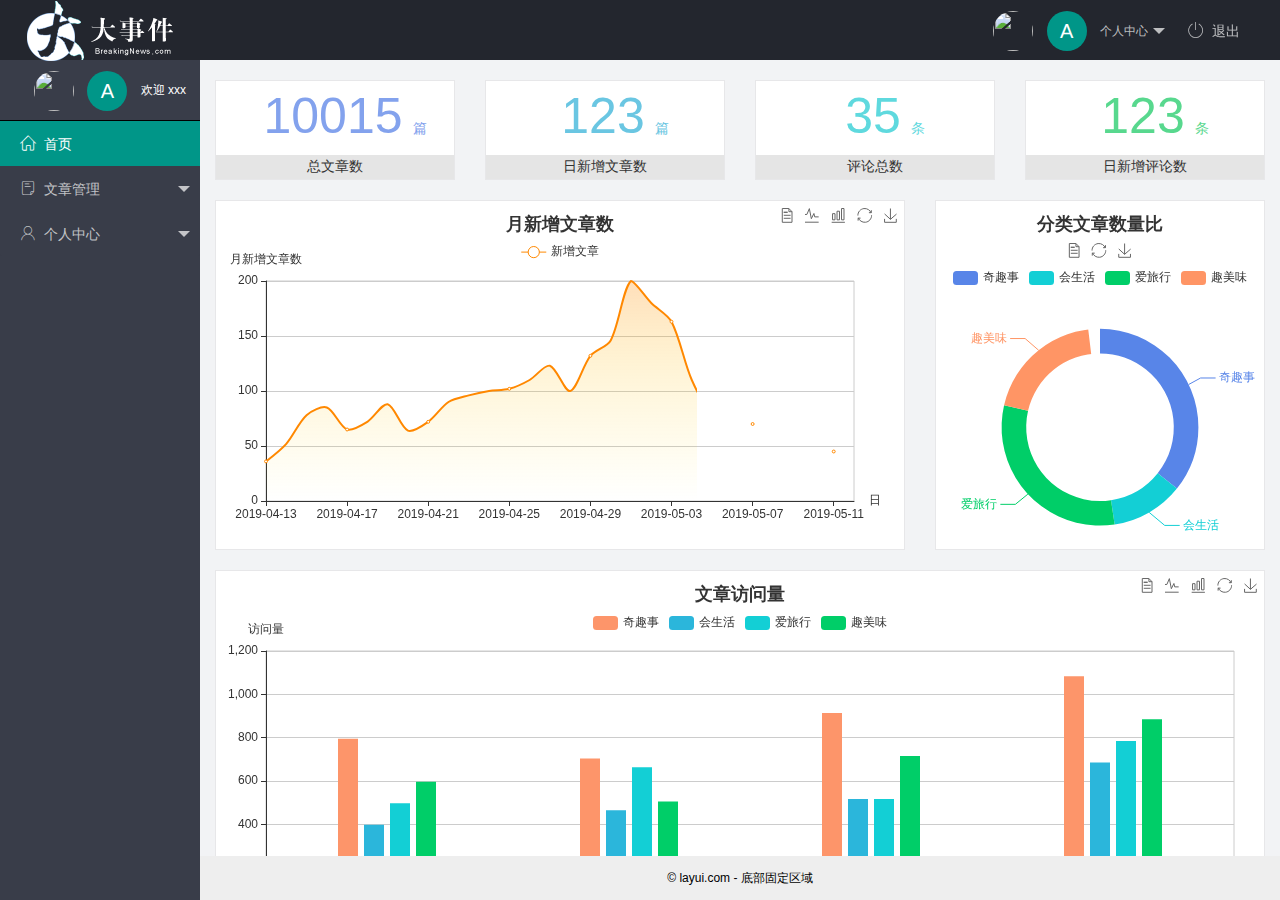
==== commit 7219eb89: "user功能完成" ====
--- a/index.html
+++ b/index.html
@@ -28,9 +28,9 @@
                         个人中心
                     </a>
                     <dl class="layui-nav-child">
-                        <dd><a href="">基本资料</a></dd>
-                        <dd><a href="">更换头像</a></dd>
-                        <dd><a href="">重置密码</a></dd>
+                        <dd><a href="/user/user_info.html" target="fm">基本资料</a></dd>
+                        <dd><a href="/user/user_avatar.html" target="fm">更换头像</a></dd>
+                        <dd><a href="/user/user_pwd.html" target="fm">重置密码</a></dd>
                     </dl>
                 </li>
                 <li class="layui-nav-item"><a href="javascript:;" id="btnLogout"><span
@@ -61,9 +61,12 @@
                     <li class="layui-nav-item">
                         <a href="javascript:;"><span class="iconfont icon-user"></span>个人中心</a>
                         <dl class="layui-nav-child">
-                            <dd><a href="javascript:;"><i class="layui-icon layui-icon-app"></i>基本资料</a></dd>
-                            <dd><a href="javascript:;"><i class="layui-icon layui-icon-app"></i>更换头像</a></dd>
-                            <dd><a href="javascript:;"><i class="layui-icon layui-icon-app"></i>重置密码</a></dd>
+                            <dd><a href="/user/user_info.html" target="fm"><i
+                                        class="layui-icon layui-icon-app"></i>基本资料</a></dd>
+                            <dd><a href="/user/user_avatar.html" target="fm"><i
+                                        class="layui-icon layui-icon-app"></i>更换头像</a></dd>
+                            <dd><a href="/user/user_pwd.html" target="fm"> <i
+                                        class="layui-icon layui-icon-app"></i>重置密码</a></dd>
                         </dl>
                     </li>
                 </ul>
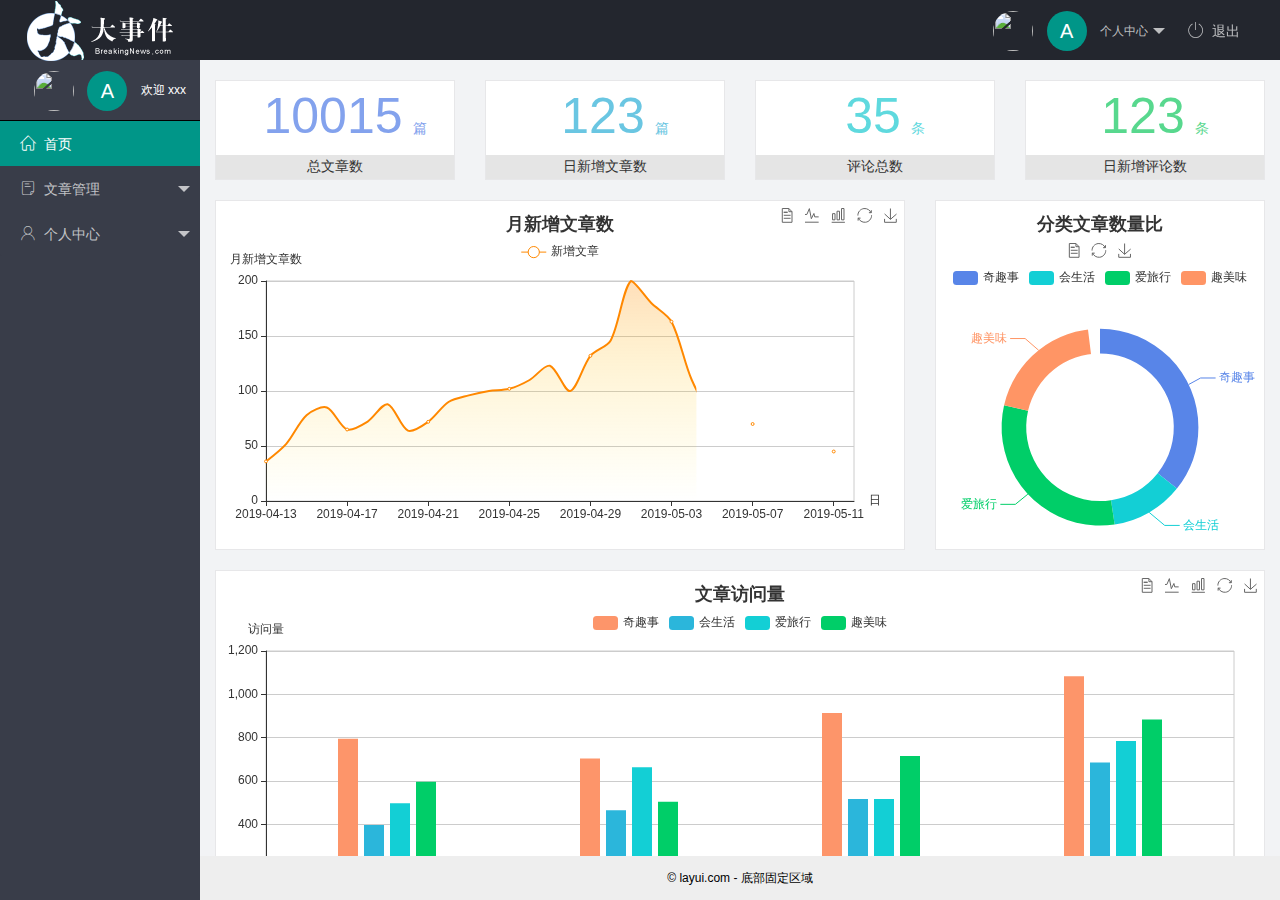
==== commit 8f19a29c: "完成user功能" ====
--- a/index.html
+++ b/index.html
@@ -28,9 +28,15 @@
                         个人中心
                     </a>
                     <dl class="layui-nav-child">
+<<<<<<< HEAD
+                        <dd><a href="">基本资料</a></dd>
+                        <dd><a href="">更换头像</a></dd>
+                        <dd><a href="">重置密码</a></dd>
+=======
                         <dd><a href="/user/user_info.html" target="fm">基本资料</a></dd>
                         <dd><a href="/user/user_avatar.html" target="fm">更换头像</a></dd>
                         <dd><a href="/user/user_pwd.html" target="fm">重置密码</a></dd>
+>>>>>>> user
                     </dl>
                 </li>
                 <li class="layui-nav-item"><a href="javascript:;" id="btnLogout"><span
@@ -61,12 +67,18 @@
                     <li class="layui-nav-item">
                         <a href="javascript:;"><span class="iconfont icon-user"></span>个人中心</a>
                         <dl class="layui-nav-child">
+<<<<<<< HEAD
+                            <dd><a href="javascript:;"><i class="layui-icon layui-icon-app"></i>基本资料</a></dd>
+                            <dd><a href="javascript:;"><i class="layui-icon layui-icon-app"></i>更换头像</a></dd>
+                            <dd><a href="javascript:;"><i class="layui-icon layui-icon-app"></i>重置密码</a></dd>
+=======
                             <dd><a href="/user/user_info.html" target="fm"><i
                                         class="layui-icon layui-icon-app"></i>基本资料</a></dd>
                             <dd><a href="/user/user_avatar.html" target="fm"><i
                                         class="layui-icon layui-icon-app"></i>更换头像</a></dd>
                             <dd><a href="/user/user_pwd.html" target="fm"> <i
                                         class="layui-icon layui-icon-app"></i>重置密码</a></dd>
+>>>>>>> user
                         </dl>
                     </li>
                 </ul>
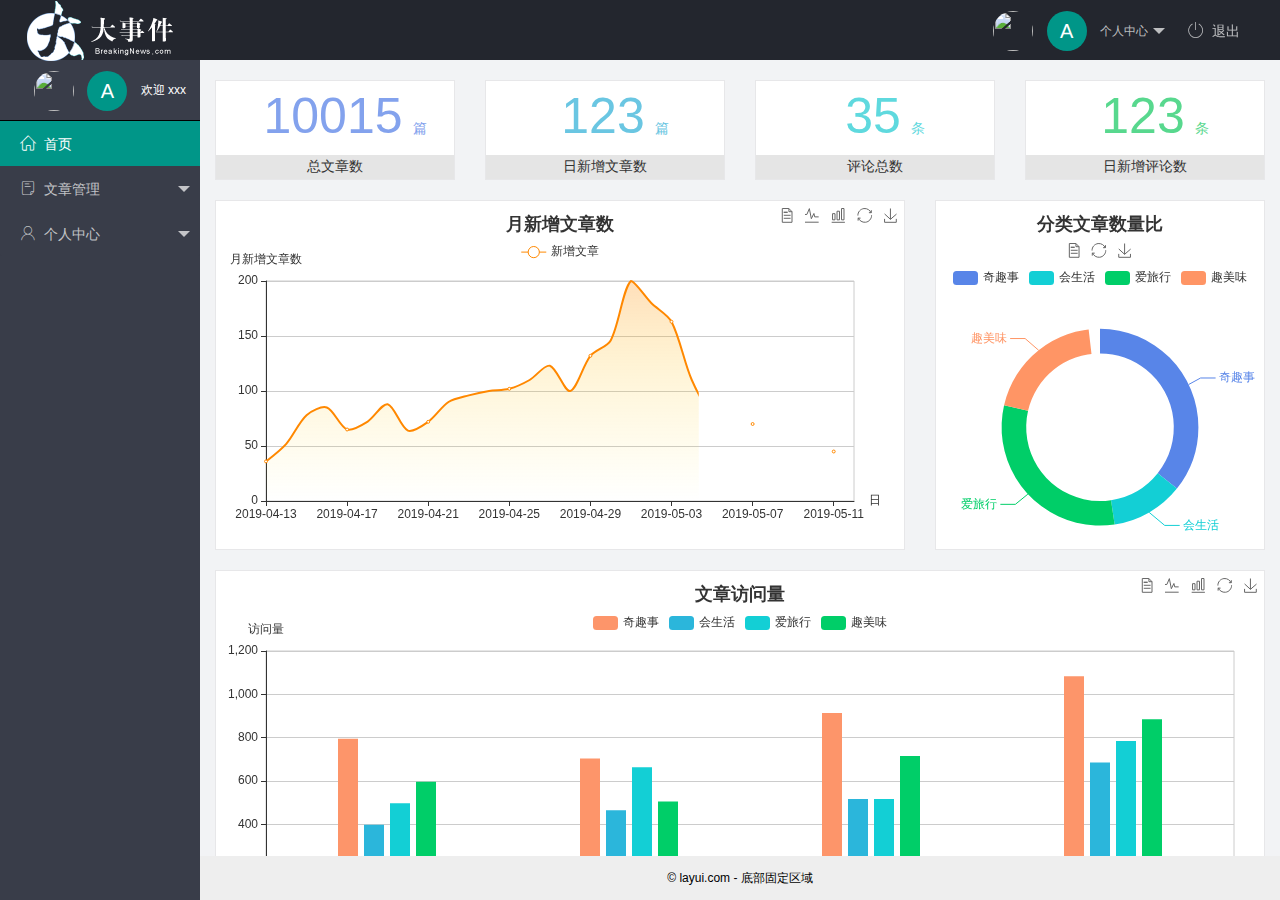
==== commit 692511ad: "头像模块完成" ====
--- a/index.html
+++ b/index.html
@@ -28,15 +28,9 @@
                         个人中心
                     </a>
                     <dl class="layui-nav-child">
-<<<<<<< HEAD
-                        <dd><a href="">基本资料</a></dd>
-                        <dd><a href="">更换头像</a></dd>
-                        <dd><a href="">重置密码</a></dd>
-=======
                         <dd><a href="/user/user_info.html" target="fm">基本资料</a></dd>
                         <dd><a href="/user/user_avatar.html" target="fm">更换头像</a></dd>
                         <dd><a href="/user/user_pwd.html" target="fm">重置密码</a></dd>
->>>>>>> user
                     </dl>
                 </li>
                 <li class="layui-nav-item"><a href="javascript:;" id="btnLogout"><span
@@ -67,18 +61,12 @@
                     <li class="layui-nav-item">
                         <a href="javascript:;"><span class="iconfont icon-user"></span>个人中心</a>
                         <dl class="layui-nav-child">
-<<<<<<< HEAD
-                            <dd><a href="javascript:;"><i class="layui-icon layui-icon-app"></i>基本资料</a></dd>
-                            <dd><a href="javascript:;"><i class="layui-icon layui-icon-app"></i>更换头像</a></dd>
-                            <dd><a href="javascript:;"><i class="layui-icon layui-icon-app"></i>重置密码</a></dd>
-=======
                             <dd><a href="/user/user_info.html" target="fm"><i
                                         class="layui-icon layui-icon-app"></i>基本资料</a></dd>
                             <dd><a href="/user/user_avatar.html" target="fm"><i
                                         class="layui-icon layui-icon-app"></i>更换头像</a></dd>
                             <dd><a href="/user/user_pwd.html" target="fm"> <i
                                         class="layui-icon layui-icon-app"></i>重置密码</a></dd>
->>>>>>> user
                         </dl>
                     </li>
                 </ul>
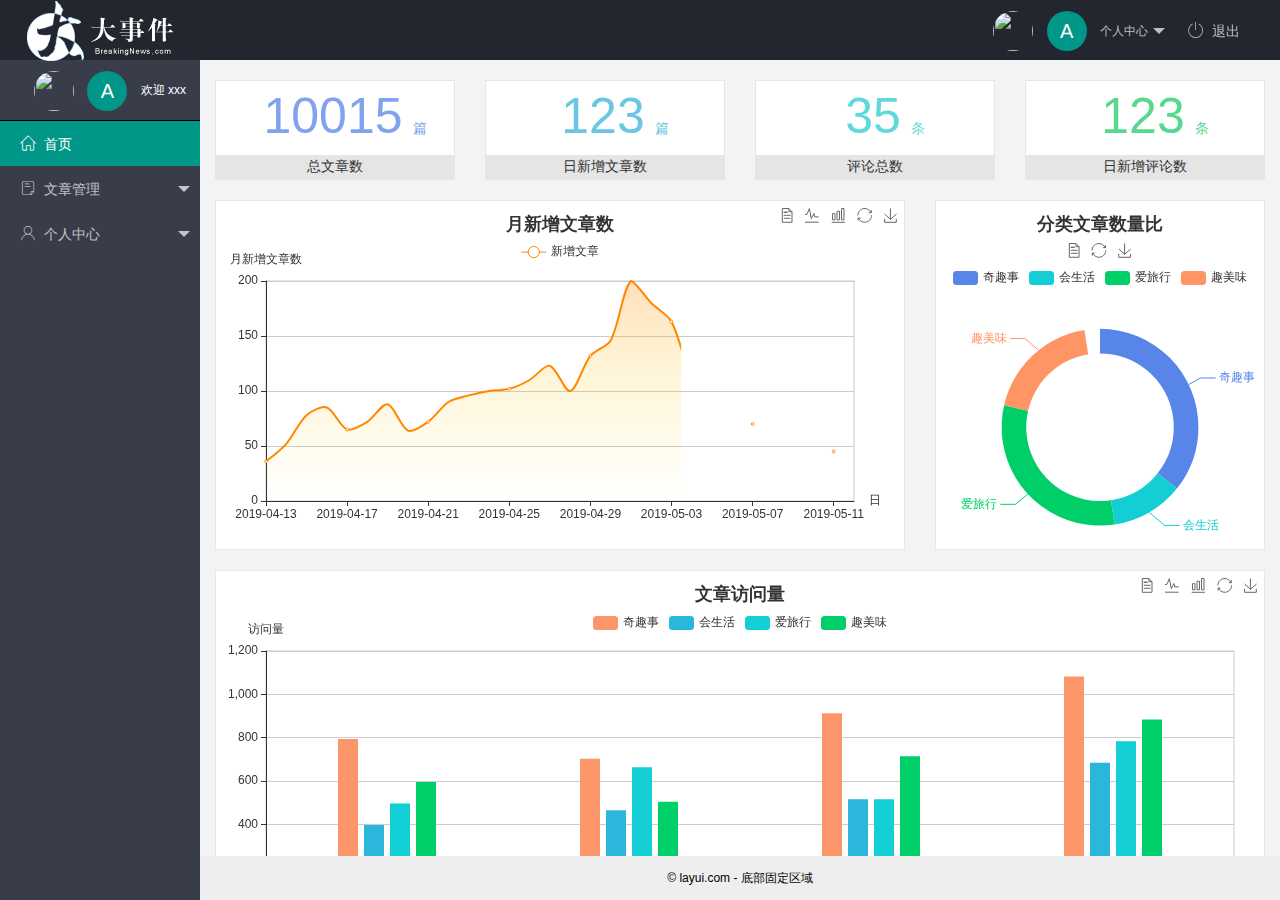
==== commit 20cfbff0: "文章管理功能完成" ====
--- a/index.html
+++ b/index.html
@@ -53,9 +53,12 @@
                     <li class="layui-nav-item">
                         <a class="" href="javascript:;"><span class="iconfont icon-16"></span>文章管理</a>
                         <dl class="layui-nav-child">
-                            <dd><a href="javascript:;"><i class="layui-icon layui-icon-app"></i>文章类别</a></dd>
-                            <dd><a href="javascript:;"><i class="layui-icon layui-icon-app"></i>文章列表</a></dd>
-                            <dd><a href="javascript:;"><i class="layui-icon layui-icon-app"></i>发表文章</a></dd>
+                            <dd><a href="/assets/article/art_cate.html" target="fm"><i
+                                        class="layui-icon layui-icon-app"></i>文章类别</a></dd>
+                            <dd><a id="art_list" href="/assets/article/art_list.html" target="fm"><i
+                                        class="layui-icon layui-icon-app"></i>文章列表</a></dd>
+                            <dd><a href="/assets/article/art_pub.html" target="fm"><i
+                                        class="layui-icon layui-icon-app"></i>发表文章</a></dd>
                         </dl>
                     </li>
                     <li class="layui-nav-item">
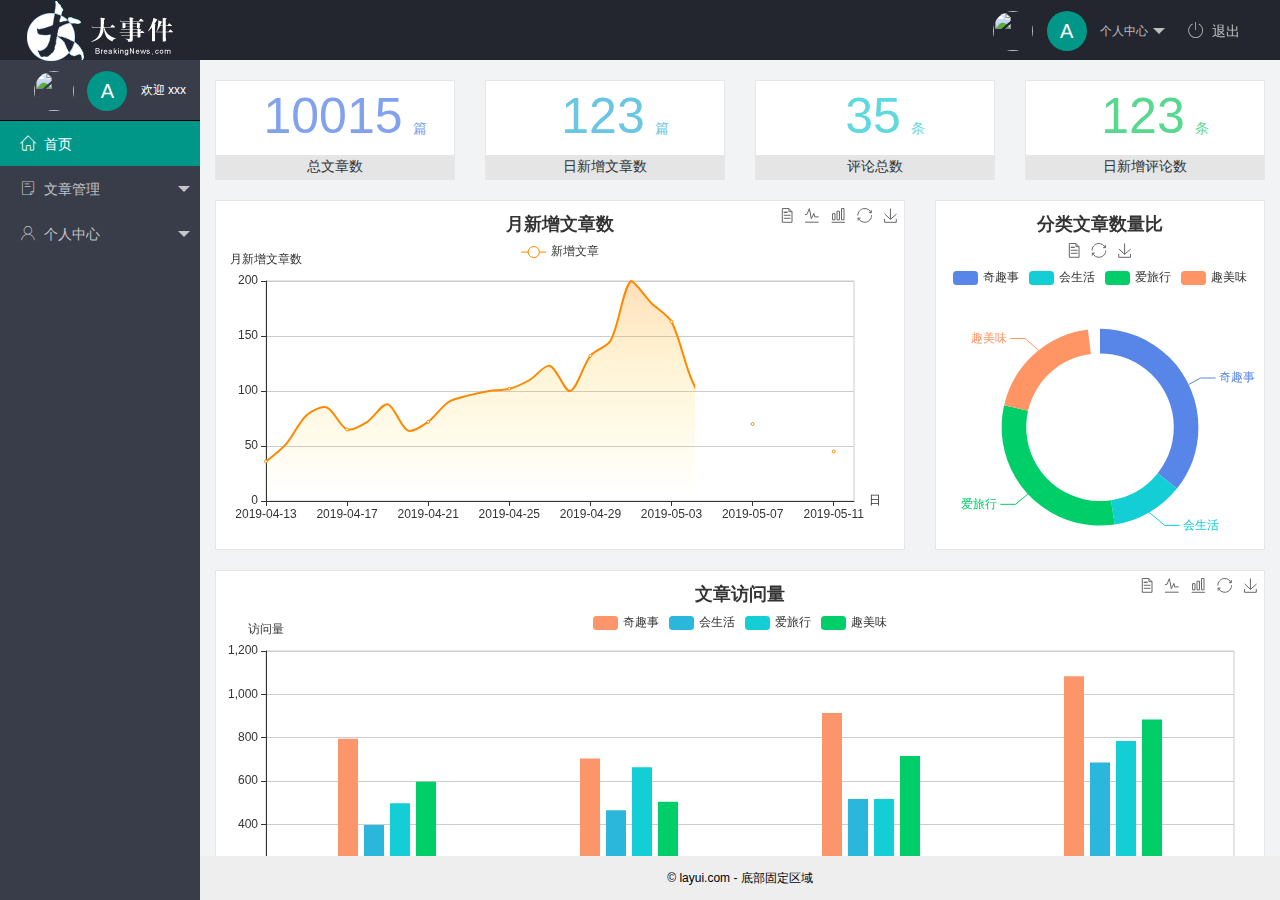
==== commit 78dc8803: "完成项目" ====
--- a/index.html
+++ b/index.html
@@ -53,11 +53,11 @@
                     <li class="layui-nav-item">
                         <a class="" href="javascript:;"><span class="iconfont icon-16"></span>文章管理</a>
                         <dl class="layui-nav-child">
-                            <dd><a href="/assets/article/art_cate.html" target="fm"><i
+                            <dd><a href="/article/art_cate.html" target="fm"><i
                                         class="layui-icon layui-icon-app"></i>文章类别</a></dd>
-                            <dd><a id="art_list" href="/assets/article/art_list.html" target="fm"><i
+                            <dd><a id="art_list" href="/article/art_list.html" target="fm"><i
                                         class="layui-icon layui-icon-app"></i>文章列表</a></dd>
-                            <dd><a href="/assets/article/art_pub.html" target="fm"><i
+                            <dd><a href="/article/art_pub.html" target="fm"><i
                                         class="layui-icon layui-icon-app"></i>发表文章</a></dd>
                         </dl>
                     </li>
